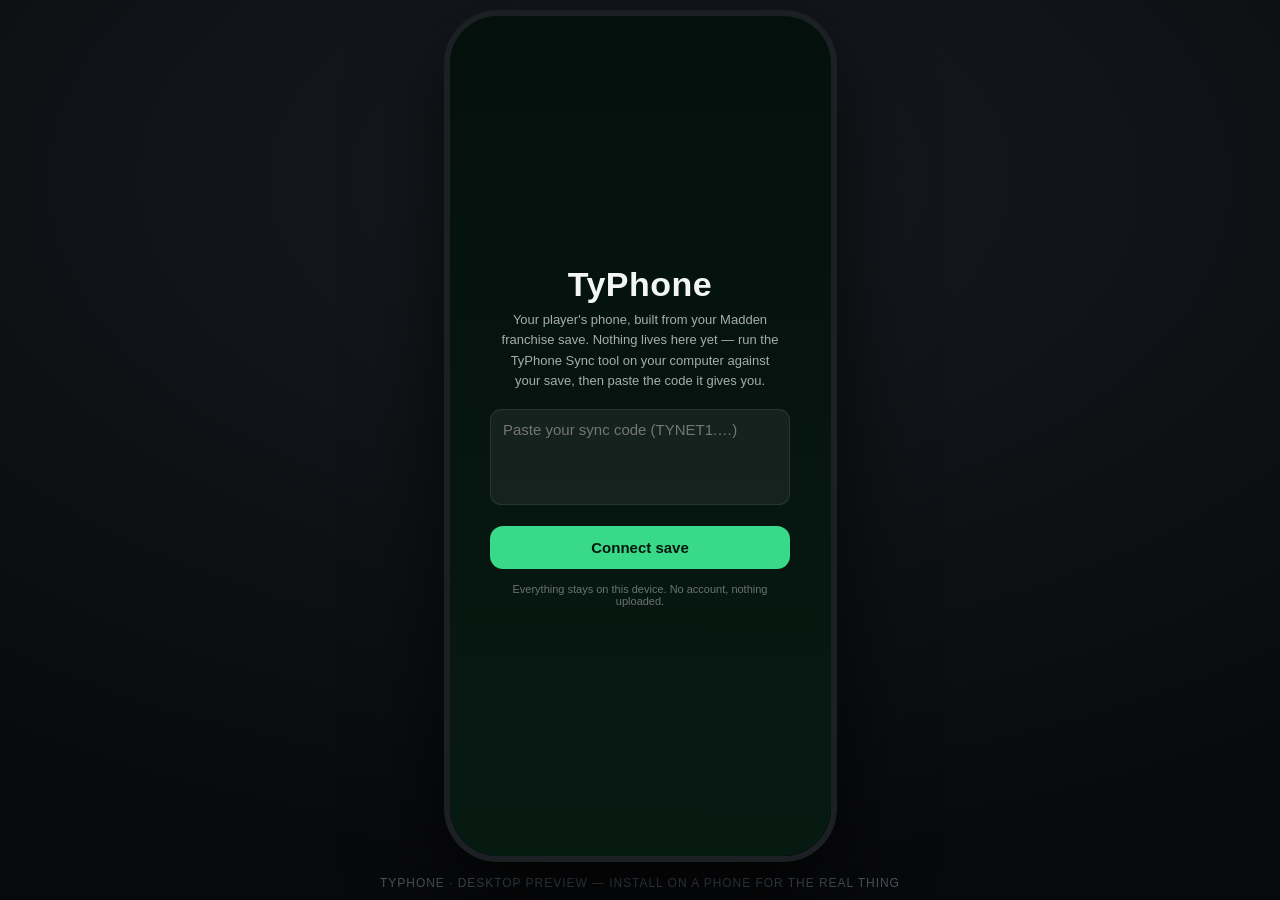
==== index.html @ bbd5f4b8 "Add files via upload" ====
<!DOCTYPE html>
<!-- TyPhone index.html — v1.12.0 (Aug 10 2026) — THE WRITEBACK EXPANSION -->
<html lang="en">
<head>
<meta charset="UTF-8">
<meta name="viewport" content="width=device-width, initial-scale=1, viewport-fit=cover, user-scalable=no">
<meta name="apple-mobile-web-app-capable" content="yes">
<meta name="apple-mobile-web-app-status-bar-style" content="black-translucent">
<meta name="apple-mobile-web-app-title" content="TyPhone">
<link rel="apple-touch-icon" href="icon-180.png">
<link rel="manifest" href="manifest.webmanifest">
<meta name="theme-color" content="#04100c">
<title>TyPhone</title>
<link rel="stylesheet" href="styles.css">
</head>
<body>
<div id="desk">
  <div id="frame">
    <div id="island"></div>
    <div id="screen">
      <div id="statusbar">
        <span id="sb-time">9:41</span>
        <span id="sb-right">
          <span class="sb-ico sig"><i></i><i></i><i></i><i></i></span>
          <span class="sb-5g">5G</span>
          <span class="sb-ico batt"><i></i></span>
        </span>
      </div>
      <div id="stage">
        <!-- lockscreen -->
        <div class="layer" id="lock">
          <div id="lk-date">Friday, August 7</div>
          <div id="lk-time">9:41</div>
          <div id="lk-notifs"></div>
          <div id="lk-career">
            <div class="who">Careers</div>
            <div id="lk-careers"></div>
          </div>
          <button id="lk-unlock">Tap to open</button>
          <div id="lk-ver"></div>
        </div>
        <!-- homescreen -->
        <div class="layer hidden" id="home">
          <div id="hs-widget">
            <div class="top"><h3 id="wg-title">TyPhone</h3><span class="wk" id="wg-week">—</span></div>
            <div class="row">
              <div class="wg"><small>Status</small><b id="wg-cash">—</b></div>
              <div class="wg buzz"><small>Buzz</small><b id="wg-run">—</b><i id="wg-lv"></i></div>
            </div>
          </div>
          <div id="grid"></div>
          <div id="trophybar" class="hidden" onclick="mySeasonSheet()"></div>
          <div id="nextbar" class="hidden"></div>
          <div id="dock"></div>
        </div>
        <!-- app view (content injected per app) -->
        <div class="layer hidden appview" id="appview">
          <div id="app-body"></div>
        </div>
      </div>
      <div id="homebar"><b id="hb"></b></div>
      <div id="toast"></div>
      <div id="dim" class="hidden"><div id="sheet"></div></div>
    </div>
  </div>
  <div id="deskcap">TyPhone · desktop preview — install on a phone for the real thing</div>
</div>
<script src="data.js"></script>
<script src="app.js"></script>
</body>
</html>
---- styles.css ----
/* TyPhone styles.css — v1.12.0 (Aug 10 2026) — THE WRITEBACK EXPANSION */
/* ============ TyNet OS — styles ============ */
:root{
  --wall1:#04100c; --wall2:#0a2418; --wall3:#123a24;
  --glass:rgba(255,255,255,.08); --glass2:rgba(255,255,255,.14);
  --ink:#f2f5f3; --dim:rgba(242,245,243,.62); --faint:rgba(242,245,243,.38);
  --ok:#39d98a; --warn:#f5b93e; --bad:#f4645c;
  --mer-bg:#0b241b; --mer-bg2:#07160f; --mer-acc:#2fd08c; --mer-gold:#d8b25c;
  --key-bg:#f4f7fb; --key-acc:#1f6fd6; --key-ink:#131a22;
  --oct-bg:#141110; --oct-acc:#f07f24;
  --apx-bg:#f5efe2; --apx-acc:#8a6d1f; --apx-ink:#241f14;
  --hud-bg:#120d0a; --hud-acc:#ff5f2e; --hud-up:#ff7a45; --hud-dn:#6d84ff;
  --chr-bg:#080a0c; --chr-acc:#e8f0f6;
  --tml-bg:#f5f6f8; --tml-acc:#3557c9; --tml-ink:#1a1f28;
  --chron-bg:#f6f2e8; --chron-ink:#221d14; --chron-acc:#8c2f22;
  --espn-bg:#101215; --espn-acc:#c8102e;
  --pod-bg:#130f1e; --pod-acc:#9f7bff; --pod-acc2:#5ad0c8;
  --yct-bg:#f2f6f7; --yct-acc:#0e5b6e; --yct-ink:#10222a;
  --pln-bg:#0e1420; --pln-acc:#b7c6dd;
  --clip-bg:#050506; --clip-acc:#ff3d71;
  --card-bg:#17191d; --card-acc:#cfd6df;
  --set-bg:#101214;
  --radius-app:16px;
}
*{margin:0;padding:0;box-sizing:border-box;-webkit-tap-highlight-color:transparent}
html,body{height:100%}
html{background:#000}
body{height:100%;background:#000;font-family:-apple-system,BlinkMacSystemFont,"Segoe UI",Roboto,Helvetica,Arial,sans-serif;color:var(--ink);overflow:hidden}
button{font:inherit;color:inherit;background:none;border:none;cursor:pointer;text-align:inherit}
input,select,textarea{font:inherit;color:inherit}
::-webkit-scrollbar{display:none}

/* ===== desk frame vs standalone ===== */
#desk{height:100%;display:flex;align-items:center;justify-content:center;flex-direction:column;gap:14px}
#frame{position:fixed;inset:0;background:#000;overflow:hidden}
#deskcap{display:none;color:#4c5560;font-size:12px;letter-spacing:.08em;text-transform:uppercase}
@media (min-width:520px) and (min-height:900px){
  body{background:radial-gradient(1200px 700px at 50% 20%,#161b20,#08090b)}
  #frame{position:relative;inset:auto;width:393px;height:852px;border-radius:54px;border:6px solid #1c1f24;box-shadow:0 40px 90px rgba(0,0,0,.7),inset 0 0 0 2px #000}
  #island{display:block}
  #statusbar{display:flex}
  #deskcap{display:block}
}
#island{display:none;position:absolute;top:12px;left:50%;transform:translateX(-50%);width:118px;height:32px;background:#000;border-radius:20px;z-index:60;pointer-events:none}

/* ===== wallpaper + chrome ===== */
#screen{position:absolute;inset:0;padding-top:env(safe-area-inset-top,14px);display:flex;flex-direction:column;
  background:
  radial-gradient(80% 55% at 78% -8%,rgba(47,208,140,.28),transparent 60%),
  radial-gradient(70% 50% at 8% 108%,rgba(31,111,214,.20),transparent 60%),
  linear-gradient(160deg,var(--wall2),var(--wall1) 55%,#010302 82%,#000)}
#screen.customwall{background-image:var(--customwall);background-size:cover;background-position:center}
#statusbar{display:none;height:54px;flex:0 0 auto;justify-content:space-between;align-items:flex-end;padding:0 28px 6px;font-size:14px;font-weight:600;z-index:55}
#sb-right{display:flex;gap:6px;align-items:center}
.sb-5g{font-size:12px;font-weight:700}
.sb-ico{width:18px;height:11px;position:relative;opacity:.95}
.sig i{position:absolute;bottom:0;width:3px;background:currentColor;border-radius:1px}
.sig i:nth-child(1){left:0;height:4px}.sig i:nth-child(2){left:4px;height:6px}.sig i:nth-child(3){left:8px;height:8px}.sig i:nth-child(4){left:12px;height:10px}
.batt{width:24px;height:12px;border:1.5px solid rgba(255,255,255,.5);border-radius:3.5px;position:relative}
.batt::after{content:"";position:absolute;right:-4px;top:3px;width:2px;height:4px;background:rgba(255,255,255,.5);border-radius:1px}
.batt i{position:absolute;inset:1.5px;right:22%;background:var(--ok);border-radius:1.5px}
#stage{flex:1;position:relative;overflow:hidden}
#homebar{height:26px;margin-bottom:env(safe-area-inset-bottom,0px);flex:0 0 auto;display:flex;align-items:center;justify-content:center;z-index:70}
#homebar b{width:130px;height:5px;border-radius:3px;background:rgba(255,255,255,.85);cursor:pointer}

/* ===== layers ===== */
.layer{position:absolute;inset:0;display:flex;flex-direction:column;transition:opacity .28s,transform .28s}
.layer.hidden{opacity:0;pointer-events:none}
#lock.hidden{transform:translateY(-14%)}
.appview{background:#0d0f11;transform:translateY(4%) scale(.96)}
.appview.open{transform:none}
#app-body{flex:1;display:flex;flex-direction:column;overflow:hidden}

/* ===== lockscreen ===== */
#lock{align-items:center;padding-top:44px}
#lk-date{font-size:15px;font-weight:600;color:var(--dim)}
#lk-time{font-size:84px;font-weight:700;letter-spacing:-.02em;line-height:1;margin-top:2px;font-variant-numeric:tabular-nums}
#lk-notifs{margin-top:22px;width:calc(100% - 32px);display:flex;flex-direction:column;gap:8px;max-height:38%;overflow:auto}
.lk-card{background:var(--glass);backdrop-filter:blur(20px);border-radius:18px;padding:12px 14px;display:flex;gap:11px;align-items:center;text-align:left}
.lk-card .ic{width:34px;height:34px;border-radius:9px;flex:0 0 auto;display:flex;align-items:center;justify-content:center;font-weight:800;font-size:15px}
.lk-card h4{font-size:13.5px;font-weight:600}
.lk-card p{font-size:12.5px;color:var(--dim);margin-top:1px;overflow:hidden;display:-webkit-box;-webkit-line-clamp:2;-webkit-box-orient:vertical}
#lk-career{margin-top:auto;margin-bottom:14px;width:calc(100% - 48px)}
#lk-career .who{text-align:center;font-size:12px;color:var(--faint);letter-spacing:.06em;text-transform:uppercase;margin-bottom:8px}
.career-pick{width:100%;background:var(--glass);backdrop-filter:blur(20px);border-radius:16px;padding:12px 16px;display:flex;justify-content:space-between;align-items:center;margin-bottom:8px}
.career-pick.active{outline:1.5px solid rgba(57,217,138,.6)}
.career-pick h4{font-size:15px;font-weight:700}
.career-pick p{font-size:12px;color:var(--dim)}
.career-pick .go{font-size:12px;font-weight:700;color:var(--ok)}
#lk-unlock{margin-bottom:2px;font-size:13px;color:var(--faint);padding:10px 24px}
#lk-ver{margin-bottom:10px;font-size:10px;letter-spacing:.04em;color:var(--faint);opacity:.7;font-variant-numeric:tabular-nums}

/* ===== homescreen ===== */
#home{padding:6px 20px 0}
#hs-widget{background:var(--glass);backdrop-filter:blur(24px);border-radius:22px;padding:14px 16px;margin-bottom:18px;cursor:pointer}
#hs-widget .top{display:flex;justify-content:space-between;align-items:baseline}
#hs-widget h3{font-size:13px;font-weight:700;letter-spacing:.04em}
#hs-widget .wk{font-size:12px;color:var(--dim);font-weight:600}
#hs-widget .row{display:flex;gap:14px;margin-top:10px}
.wg{flex:1;min-width:0}
.wg small{display:block;font-size:10px;letter-spacing:.08em;text-transform:uppercase;color:var(--faint)}
.wg b{font-size:13.5px;font-weight:700;letter-spacing:-.01em;white-space:nowrap;overflow:hidden;text-overflow:ellipsis;display:block;line-height:1.5}
.wg.buzz b{white-space:normal;overflow:visible;text-overflow:clip;line-height:1.25} /* v1.6 (Ty #1): the fame ladder never gets cut off again */
#grid{display:grid;grid-template-columns:repeat(4,1fr);gap:22px 10px;justify-items:center}
.app{width:100%;display:flex;flex-direction:column;align-items:center;gap:5px}
.icon{width:78px;height:78px;border-radius:18px;display:flex;align-items:center;justify-content:center;font-weight:800;font-size:21px;position:relative;box-shadow:0 6px 14px rgba(0,0,0,.35)}
#grid .icon svg, #dock .icon svg{display:block;width:38px;height:38px}
.lk-card .ic svg{width:19px;height:19px}
.lk-card .ic span{font-size:12px!important}
.app span{font-size:11.5px;color:var(--ink);text-shadow:0 1px 3px rgba(0,0,0,.6)}
.badge{position:absolute;top:-7px;right:-7px;min-width:24px;height:24px;border-radius:12px;background:#f4453b;color:#fff;font-size:13px;font-weight:700;display:flex;align-items:center;justify-content:center;padding:0 6px;box-shadow:0 2px 6px rgba(0,0,0,.4)} /* v1.7.1 Ty: bigger notification circle */
#dock{margin-top:auto;margin-bottom:8px;background:rgba(255,255,255,.10);backdrop-filter:blur(28px);border-radius:26px;padding:11px;display:flex;justify-content:space-around}
#dock .app > span{display:none}
#dock .app{width:auto}

/* icon brands */
.ic-msg{background:linear-gradient(180deg,#5bdc6b,#28b442);color:#fff}
.ic-mer{background:linear-gradient(180deg,#134534,#0b2c20);color:var(--mer-acc)}
.ic-hud{background:linear-gradient(180deg,#ff5f2e,#e83e0c);color:#fff}
.ic-sync{background:linear-gradient(180deg,#3d454f,#22272d);color:#dfe6ec}
.ic-chr{background:#0c0d0e;color:#fff;border:1px solid #26292c}
.ic-tml{background:#f5f5f4;color:#3557c9}
.ic-chron{background:#f6f2e8;color:#6d2015;font-size:15px;font-family:Georgia,serif}
.ic-espn{background:#c8102e;color:#fff;font-size:12px;font-style:italic;letter-spacing:-.03em}
.ic-pod{background:linear-gradient(180deg,#2a1d4d,#171030);color:#9f7bff}
.ic-key{background:var(--key-bg);color:var(--key-acc)}
.ic-oct{background:var(--oct-bg);color:var(--oct-acc)}
.ic-apx{background:var(--apx-bg);color:#5c4c1c;font-size:14px;letter-spacing:.06em}
.ic-yct{background:linear-gradient(180deg,#e8f2f4,#cfe4e9);color:#0e5b6e}
.ic-pln{background:linear-gradient(180deg,#1a2537,#0e1420);color:#b7c6dd}
.ic-clip{background:#050506;color:#ff3d71;border:1px solid #1c1c20}
.ic-con{background:linear-gradient(180deg,#8e98a5,#5f6873);color:#fff}
.ic-set{background:linear-gradient(180deg,#3a3f45,#22262b);color:#c9d1d9}
.ic-card{background:linear-gradient(160deg,#2a2d33,#131519);color:#cfd6df}

/* ===== app shell ===== */
.aphead{flex:0 0 auto;display:flex;align-items:center;gap:10px;padding:12px 16px 10px;position:relative;z-index:5}
.aphead .back{font-size:15px;font-weight:600;opacity:.85;padding:4px 6px 4px 0}
.aphead h1{font-size:19px;font-weight:800;letter-spacing:-.01em;flex:1}
.aphead .hact{font-size:13px;font-weight:700;opacity:.85}
.apbody{flex:1;overflow-y:auto;-webkit-overflow-scrolling:touch;padding:0 16px 28px}
.apbody.flush{padding:0}
.seg{display:flex;background:rgba(127,127,127,.15);border-radius:11px;padding:3px;margin:2px 16px 10px;flex:0 0 auto}
.seg button{flex:1;padding:7px 0;font-size:13px;font-weight:600;border-radius:8px;opacity:.7}
.seg button.on{background:rgba(255,255,255,.14);opacity:1}
.lightapp .seg{background:rgba(0,0,0,.07)}
.lightapp .seg button.on{background:#fff;box-shadow:0 1px 4px rgba(0,0,0,.12)}
.cardrow{border-radius:16px;padding:14px;margin-bottom:10px}
.hr{height:1px;background:rgba(127,127,127,.18);margin:10px 0}
.pill{display:inline-block;font-size:10.5px;font-weight:700;letter-spacing:.05em;text-transform:uppercase;border-radius:6px;padding:3px 7px}
.mono{font-variant-numeric:tabular-nums}
.btn{display:block;width:100%;text-align:center;padding:13px;border-radius:13px;font-weight:700;font-size:15px}
.btn.sm{padding:9px;font-size:13px;border-radius:10px;width:auto;display:inline-block;padding-left:14px;padding-right:14px}
.rowline{display:flex;justify-content:space-between;align-items:center;padding:11px 0;border-bottom:1px solid rgba(127,127,127,.14);gap:10px}
.rowline:last-child{border-bottom:none}
.rowline .l h4{font-size:14.5px;font-weight:600}
.rowline .l p{font-size:12.5px;opacity:.6;margin-top:1px}
.rowline .r{font-size:14.5px;font-weight:700;white-space:nowrap}
input.field,select.field,textarea.field{width:100%;background:rgba(127,127,127,.13);border:1px solid rgba(127,127,127,.2);border-radius:11px;padding:11px 12px;font-size:15px;outline:none;margin-bottom:9px;-webkit-appearance:none;appearance:none}
label.flabel{display:block;font-size:11px;font-weight:700;letter-spacing:.06em;text-transform:uppercase;opacity:.55;margin:8px 0 5px}
.empty{padding:44px 24px;text-align:center;opacity:.55;font-size:14px;line-height:1.5}

/* ===== Messages ===== */
.msgs{background:#0b0d0f}
.thd{display:flex;gap:12px;padding:12px 16px;align-items:center}
.thd .av{width:48px;height:48px;border-radius:50%;flex:0 0 auto;display:flex;align-items:center;justify-content:center;font-weight:700;font-size:17px;color:#fff}
.thd .tx{flex:1;min-width:0;border-bottom:1px solid rgba(255,255,255,.07);padding-bottom:12px}
.thd h4{font-size:15.5px;font-weight:600;display:flex;justify-content:space-between}
.thd h4 time{font-size:12.5px;font-weight:400;color:var(--faint)}
.thd p{font-size:13.5px;color:var(--dim);margin-top:2px;overflow:hidden;display:-webkit-box;-webkit-line-clamp:2;-webkit-box-orient:vertical}
.chat{display:flex;flex-direction:column;gap:3px;padding:8px 14px 12px}
.bub{max-width:76%;padding:9px 13px;border-radius:18px;font-size:15px;line-height:1.35;position:relative}
.bub.them{background:#26282c;align-self:flex-start;border-bottom-left-radius:5px}
.bub.me{background:#2f7cf6;color:#fff;align-self:flex-end;border-bottom-right-radius:5px}
.bub .who{display:block;font-size:11px;font-weight:700;color:#8fa0b5;margin-bottom:2px}
.chat .day{align-self:center;font-size:11.5px;color:var(--faint);margin:10px 0 4px;font-weight:600}
.composer{flex:0 0 auto;display:flex;gap:8px;padding:8px 12px calc(10px + env(safe-area-inset-bottom,0px));background:#0b0d0f;border-top:1px solid rgba(255,255,255,.06)}
.composer input{flex:1;background:#1b1d21;border:1px solid rgba(255,255,255,.1);border-radius:20px;padding:9px 15px;font-size:15px;outline:none;color:var(--ink)}
.composer button{color:#2f7cf6;font-weight:700;font-size:15px;padding:0 6px}

/* ===== Chirper ===== */
.chirper{background:var(--chr-bg)}
.chirp{display:flex;gap:11px;padding:13px 15px;border-bottom:1px solid rgba(255,255,255,.07)}
.chirp .av{width:42px;height:42px;border-radius:50%;flex:0 0 auto;display:flex;align-items:center;justify-content:center;font-weight:700;color:#fff;font-size:15px}
.chirp .bx{flex:1;min-width:0}
.chirp h4{font-size:14.5px;font-weight:700;display:flex;gap:5px;align-items:center;flex-wrap:wrap}
.chirp h4 .hnd{color:#7b8794;font-weight:400;font-size:13.5px}
.chirp h4 .vf{width:15px;height:15px;border-radius:50%;background:#1f8ceb;color:#fff;font-size:9px;display:inline-flex;align-items:center;justify-content:center;font-weight:800}
.chirp p{font-size:14.5px;line-height:1.4;margin-top:2px;white-space:pre-wrap;word-wrap:break-word}
.chirp .acts{display:flex;gap:0;justify-content:space-between;max-width:260px;margin-top:8px;color:#69737e;font-size:12.5px}
.chirp .acts span{display:flex;align-items:center;gap:4px}

/* ===== Huddle ===== */
.huddle{background:var(--hud-bg)}
.hud-sub{padding:0 16px 8px;display:flex;align-items:center;gap:8px;flex:0 0 auto}
.hud-sub .subav{width:22px;height:22px;border-radius:50%;background:linear-gradient(180deg,#ff5f2e,#e83e0c);display:flex;align-items:center;justify-content:center;font-size:11px;font-weight:800;color:#fff}
.hud-sub b{font-size:13.5px}
.hud-sub span{font-size:12px;color:var(--faint)}
.hpost{padding:12px 16px;border-bottom:6px solid #0a0705}
.hpost .meta{font-size:12px;color:#9a8f88;display:flex;gap:6px;align-items:center;flex-wrap:wrap}
.hpost .meta b{color:#c9beb6}
.hpost h3{font-size:16.5px;font-weight:700;line-height:1.3;margin:6px 0}
.hpost .body{font-size:14px;line-height:1.45;color:#d8d0c9;white-space:pre-wrap}
.hpost .stats{display:flex;gap:16px;margin-top:10px;font-size:12.5px;color:#9a8f88;font-weight:600}
.flair{font-size:10px;font-weight:800;letter-spacing:.04em;background:#2b1a10;color:#ff9a6b;border-radius:4px;padding:2px 6px;text-transform:uppercase}
.cmt{display:flex;gap:9px;padding:9px 16px 2px}
.cmt .vote{display:flex;flex-direction:column;align-items:center;gap:2px;flex:0 0 22px;padding-top:2px}
.cmt .vote button{font-size:15px;line-height:1;color:#7a7069;padding:2px}
.cmt .vote button.uv.on{color:var(--hud-up)}
.cmt .vote button.dv.on{color:var(--hud-dn)}
.cmt .vote b{font-size:11.5px;color:#b9afa8;font-variant-numeric:tabular-nums}
.cmt .vote b.neg{color:var(--hud-dn)}
.cmt .cx{flex:1;min-width:0;border-left:1.5px solid #2a221d;padding-left:10px}
.cmt.top .cx{border-left:none;padding-left:0}
.cmt .u{font-size:12px;color:#9a8f88;display:flex;gap:6px;align-items:center;flex-wrap:wrap}
.cmt .u b{color:#e0d8d1}
.cmt .u .op{background:#20303f;color:#6db2ff;border-radius:4px;font-size:9.5px;font-weight:800;padding:1px 5px}
.cmt .u .awd{font-size:11px}
.cmt p{font-size:13.5px;line-height:1.42;color:#d8d0c9;margin-top:3px;white-space:pre-wrap}
.cmt .sub{margin-top:2px}
.hud-sort{display:flex;gap:14px;padding:9px 16px;font-size:12.5px;color:#9a8f88;font-weight:700;border-bottom:1px solid #201a15}
.hud-sort .on{color:#ff9a6b}
.hlist .hpost{border-bottom:1px solid #201a15;cursor:pointer}
.hlist .hpost .body{display:-webkit-box;-webkit-line-clamp:3;-webkit-box-orient:vertical;overflow:hidden}

/* ===== T-Mail ===== */
.tmail{background:var(--tml-bg);color:var(--tml-ink)}
.tmail .aphead h1{color:var(--tml-ink)}
.mail{padding:12px 16px;border-bottom:1px solid rgba(0,0,0,.08);cursor:pointer}
.mail .frm{display:flex;justify-content:space-between;font-size:14.5px}
.mail .frm b{font-weight:700}
.mail .frm time{font-size:12.5px;color:#7a8494}
.mail h4{font-size:14px;font-weight:600;margin-top:1px}
.mail p{font-size:13px;color:#7a8494;margin-top:1px;overflow:hidden;display:-webkit-box;-webkit-line-clamp:2;-webkit-box-orient:vertical}
.mail.unread .frm b::before{content:"";display:inline-block;width:8px;height:8px;border-radius:4px;background:var(--tml-acc);margin-right:7px;vertical-align:1px}
.mailread{padding:16px;font-size:15px;line-height:1.55;color:#242a35;white-space:pre-wrap}
.mailread h2{font-size:19px;line-height:1.3;margin-bottom:4px;color:#10131a}
.mailread .mfrom{font-size:13px;color:#7a8494;margin-bottom:14px;padding-bottom:12px;border-bottom:1px solid rgba(0,0,0,.08)}

/* ===== Chronicle ===== */
.chron{background:var(--chron-bg);color:var(--chron-ink)}
.chron .aphead{justify-content:center}
.chron .aphead .back{position:absolute;left:16px;color:var(--chron-ink)}
.chron .masthead{font-family:Georgia,'Times New Roman',serif;font-weight:700;font-size:21px;letter-spacing:.01em;color:#1c1710}
.chron .dateline{text-align:center;font-size:10.5px;letter-spacing:.14em;text-transform:uppercase;color:#8a8172;padding-bottom:9px;border-bottom:2px solid #1c1710;margin:0 16px 4px}
.art{padding:14px 18px 30px;font-family:Georgia,'Times New Roman',serif}
.art .kick{font-size:11px;letter-spacing:.12em;text-transform:uppercase;color:var(--chron-acc);font-weight:700;font-family:-apple-system,sans-serif}
.art h1{font-size:25px;line-height:1.15;font-weight:700;margin:6px 0 8px;letter-spacing:-.01em}
.art .stand{font-size:15px;line-height:1.4;color:#5c5546;font-style:italic;margin-bottom:10px}
.art .byline{font-size:12px;font-family:-apple-system,sans-serif;color:#8a8172;text-transform:uppercase;letter-spacing:.07em;margin-bottom:14px;padding-bottom:12px;border-bottom:1px solid #d9d2c2}
.art p{font-size:15.5px;line-height:1.62;margin-bottom:14px}
.art p:first-of-type::first-letter{float:left;font-size:46px;line-height:.86;padding:4px 7px 0 0;font-weight:700}
.art .pq{border-top:2px solid #1c1710;border-bottom:1px solid #d9d2c2;padding:12px 4px;margin:6px 0 16px;font-size:18px;line-height:1.35;font-style:italic;text-align:center}
.chron .more{padding:0 18px 30px}
.chron .more h3{font-family:Georgia,serif;font-size:15px;border-top:2px solid #1c1710;padding-top:10px;margin-bottom:8px}
.chron .morelink{display:block;padding:9px 0;border-bottom:1px solid #d9d2c2;font-family:Georgia,serif;font-size:15px;line-height:1.3;color:#33291c}
.chron .morelink small{display:block;font-family:-apple-system,sans-serif;font-size:11px;color:#8a8172;margin-top:2px}

/* ===== ESPN ===== */
.espn{background:var(--espn-bg)}
.espn .aphead{background:var(--espn-acc);padding-bottom:12px}
.espn .aphead h1{font-style:italic;letter-spacing:-.02em}
.scorecard{background:#181b1f;border-radius:14px;padding:12px 14px;margin-bottom:10px}
.scorecard .st{display:flex;justify-content:space-between;font-size:11px;color:#8b939c;font-weight:700;letter-spacing:.04em;text-transform:uppercase;margin-bottom:8px}
.scorecard .tm{display:flex;justify-content:space-between;align-items:center;padding:4px 0;font-size:15.5px;font-weight:600}
.scorecard .tm b{font-variant-numeric:tabular-nums;font-size:17px}
.scorecard .tm.win{color:#fff}.scorecard .tm.lose{color:#8b939c}
.net{font-size:11.5px;font-weight:800;border-radius:5px;padding:3px 7px;letter-spacing:.03em}
.net.CBS{background:#023e8a;color:#fff}.net.FOX{background:#111;color:#fff;border:1px solid #444}
.net.NBC{background:#f5f5f4;color:#111}.net.ESPN{background:#c8102e;color:#fff;font-style:italic}
.net.ABC{background:#1a1a1a;color:#f2c200}.net.PRIME{background:#00a8e1;color:#04151d}
.net.NFLN{background:#013369;color:#d50a0a}.net.PCOCK{background:#000;color:#fff}
.stnd{width:100%;border-collapse:collapse;font-size:13.5px}
.stnd th{font-size:10.5px;letter-spacing:.06em;text-transform:uppercase;color:#8b939c;text-align:right;padding:7px 4px;border-bottom:1px solid #23272c}
.stnd th:first-child{text-align:left}
.stnd td{padding:9px 4px;text-align:right;border-bottom:1px solid #1c2025;font-variant-numeric:tabular-nums}
.stnd td:first-child{text-align:left;font-weight:600}
.stnd tr.you td{color:var(--ok);font-weight:700}

/* ===== Podium ===== */
.podium{background:linear-gradient(180deg,#1c1430,var(--pod-bg) 40%)}
.ep{display:flex;gap:12px;padding:12px 16px;align-items:center;border-bottom:1px solid rgba(255,255,255,.06)}
.ep .art2{width:56px;height:56px;border-radius:12px;background:linear-gradient(140deg,#4a2f8f,#1d1440);display:flex;align-items:center;justify-content:center;font-size:22px;flex:0 0 auto}
.ep .tx{flex:1;min-width:0}
.ep h4{font-size:14.5px;font-weight:700;line-height:1.25}
.ep p{font-size:12.5px;color:var(--dim);margin-top:2px;overflow:hidden;display:-webkit-box;-webkit-line-clamp:2;-webkit-box-orient:vertical}
.ep .dur{font-size:11.5px;color:var(--faint);margin-top:3px}
.playbar{flex:0 0 auto;background:rgba(159,123,255,.12);backdrop-filter:blur(20px);border-top:1px solid rgba(159,123,255,.25);padding:10px 16px calc(12px + env(safe-area-inset-bottom,0px));display:flex;align-items:center;gap:12px}
.playbar .pb-art{width:38px;height:38px;border-radius:9px;background:linear-gradient(140deg,#4a2f8f,#1d1440);display:flex;align-items:center;justify-content:center}
.playbar .pb-tx{flex:1;min-width:0}
.playbar .pb-tx b{font-size:13px;display:block;white-space:nowrap;overflow:hidden;text-overflow:ellipsis}
.playbar .pb-tx small{font-size:11px;color:var(--dim)}
.playbar .pb-btn{font-size:22px}
.ritual{background:rgba(159,123,255,.1);border:1px solid rgba(159,123,255,.3);border-radius:16px;padding:14px;margin:12px 16px}
.ritual h4{font-size:14px;font-weight:700;margin-bottom:5px}
.ritual p{font-size:12.5px;color:var(--dim);line-height:1.45;margin-bottom:10px}

/* ===== light commerce apps (Keystone / Apex / Yachts) ===== */
.keystone{background:var(--key-bg);color:var(--key-ink)}
.keystone .aphead h1{color:var(--key-ink)}
.apex{background:var(--apx-bg);color:var(--apx-ink)}
.apex .aphead h1{color:var(--apx-ink);font-family:Georgia,serif;letter-spacing:.02em}
.yachts{background:var(--yct-bg);color:var(--yct-ink)}
.yachts .aphead h1{color:var(--yct-ink)}
.listing{background:#fff;border-radius:16px;overflow:hidden;margin-bottom:12px;box-shadow:0 2px 10px rgba(19,26,34,.08);cursor:pointer}
.darkapp .listing{background:#1b1e22;box-shadow:none}
.lphoto{height:130px;position:relative;display:flex;align-items:flex-end}
.lphoto .price{position:absolute;left:12px;bottom:10px;background:rgba(0,0,0,.55);color:#fff;font-weight:800;font-size:15px;border-radius:8px;padding:4px 9px;backdrop-filter:blur(6px)}
.lphoto .tag{position:absolute;right:10px;top:10px}
.linfo{padding:11px 13px}
.linfo h4{font-size:15px;font-weight:700}
.linfo p{font-size:12.5px;opacity:.6;margin-top:2px}
.linfo .specs{display:flex;gap:12px;margin-top:7px;font-size:12.5px;font-weight:600;opacity:.8}
.hoodhead{display:flex;justify-content:space-between;align-items:baseline;margin:16px 0 8px}
.hoodhead h3{font-size:16px;font-weight:800}
.hoodhead span{font-size:12px;opacity:.55}

/* CSS house + vehicle art */
.art-house{position:absolute;inset:0;overflow:hidden}
.art-veh{position:absolute;inset:0;display:flex;align-items:center;justify-content:center;overflow:hidden}
.veh-sil{width:72%;height:34%;position:relative}
.veh-sil .bod{position:absolute;inset:28% 0 0;border-radius:14px 18px 6px 6px}
.veh-sil .cab{position:absolute;left:22%;right:26%;top:0;bottom:52%;border-radius:12px 16px 0 0}
.veh-sil .wh{position:absolute;bottom:-14%;width:22%;padding-top:22%;border-radius:50%;background:#0c0d0f;border:4px solid #2a2d31}
.veh-sil .wh.f{left:9%}.veh-sil .wh.r{right:9%}
.boat-sil{width:74%;height:40%;position:relative}
.boat-sil .hull{position:absolute;inset:55% 0 0;border-radius:6px 40px 18px 18px;clip-path:polygon(0 0,100% 0,88% 100%,6% 100%)}
.boat-sil .deck{position:absolute;left:16%;right:22%;top:22%;bottom:45%;border-radius:8px 14px 0 0}
.boat-sil .brg{position:absolute;left:34%;right:40%;top:0;bottom:70%;border-radius:6px 8px 0 0}
.plane-sil{width:80%;height:36%;position:relative}
.plane-sil .fus{position:absolute;inset:36% 4% 34% 2%;border-radius:40px 60px 40px 10px}
.plane-sil .tail{position:absolute;left:2%;top:2%;width:14%;bottom:52%;clip-path:polygon(0 0,60% 0,100% 100%,0 100%)}
.plane-sil .wing{position:absolute;left:38%;top:52%;width:34%;height:26%;clip-path:polygon(0 0,100% 40%,80% 100%,0 60%)}

/* ===== Octane / dark commerce ===== */
.octane{background:var(--oct-bg)}
.filters{display:flex;gap:7px;overflow-x:auto;padding:2px 16px 10px;flex:0 0 auto}
.filters select,.filters input{background:#221d1a;border:1px solid #3a322c;border-radius:9px;color:var(--ink);padding:7px 9px;font-size:12.5px;outline:none}
.filters input{min-width:110px}
.oct-count{padding:0 16px 8px;font-size:12px;color:var(--faint)}

/* ===== Planes ===== */
.planes{background:var(--pln-bg)}

/* ===== ClipHouse ===== */
.cliph{background:var(--clip-bg)}
.clip{position:relative;border-radius:18px;overflow:hidden;margin-bottom:14px;aspect-ratio:9/12;display:flex;align-items:flex-end;background:linear-gradient(160deg,#1b1c22,#0a0a0d)}
.clip .ct{position:relative;z-index:2;padding:14px;width:100%;background:linear-gradient(transparent,rgba(0,0,0,.75))}
.clip h4{font-size:14.5px;font-weight:700}
.clip p{font-size:12.5px;color:#cfd2d8;margin-top:2px}
.clip .play{position:absolute;inset:0;display:flex;align-items:center;justify-content:center;font-size:44px;opacity:.9;z-index:1}
.clip .src{position:absolute;top:10px;right:10px;z-index:2}

/* ===== Card ===== */
.cardapp{background:var(--card-bg)}
.thecard{margin:6px 16px 16px;border-radius:18px;padding:18px;aspect-ratio:1.586;background:linear-gradient(150deg,#33373e,#17191d 60%,#101114);border:1px solid #3c4048;display:flex;flex-direction:column;justify-content:space-between;box-shadow:0 14px 30px rgba(0,0,0,.5)}
.thecard .tn{font-weight:800;letter-spacing:.12em;font-size:13px;color:#e8ecf2}
.thecard .num{font-size:18px;letter-spacing:.14em;color:#cfd6df;font-variant-numeric:tabular-nums}
.thecard .bot{display:flex;justify-content:space-between;align-items:flex-end;font-size:11px;color:#9aa2ac;letter-spacing:.05em}

/* ===== Settings / Contacts ===== */
.settings{background:var(--set-bg)}
.setgroup{background:#1a1d21;border-radius:14px;margin-bottom:14px;overflow:hidden}
.setrow{display:flex;align-items:center;gap:12px;padding:12px 14px;border-bottom:1px solid rgba(255,255,255,.06);font-size:15px}
.setrow:last-child{border-bottom:none}
.setrow .si{width:30px;height:30px;border-radius:8px;display:flex;align-items:center;justify-content:center;font-size:15px;flex:0 0 auto}
.setrow .stx{flex:1}
.setrow .stx small{display:block;font-size:12px;opacity:.5;margin-top:1px}
.setrow .chev{opacity:.35}
.switch{width:46px;height:28px;border-radius:14px;background:#3a3f45;position:relative;transition:background .2s;flex:0 0 auto}
.switch.on{background:var(--ok)}
.switch i{position:absolute;top:2px;left:2px;width:24px;height:24px;border-radius:12px;background:#fff;transition:left .2s}
.switch.on i{left:20px}
.contact{display:flex;gap:12px;padding:11px 16px;align-items:center;border-bottom:1px solid rgba(255,255,255,.06)}
.contact .av{width:42px;height:42px;border-radius:50%;display:flex;align-items:center;justify-content:center;font-weight:700;color:#fff}
.contact h4{font-size:15.5px}
.contact p{font-size:12.5px;opacity:.55}

/* ===== Sync ===== */
.sync{background:#101318}
.synccard{background:#1a1e26;border:1px solid #2b313c;border-radius:16px;padding:14px;margin-bottom:12px}
.synccard h4{font-size:14px;font-weight:700;margin-bottom:5px}
.synccard p{font-size:12.5px;color:var(--dim);line-height:1.45;margin-bottom:10px}
.sync textarea{height:96px;font-size:12px;font-family:ui-monospace,Menlo,monospace;resize:none}

/* ===== Meridian ===== */
.meridian{background:linear-gradient(180deg,var(--mer-bg),var(--mer-bg2) 45%)}
.mer-hero{padding:4px 18px 18px}
.mer-hero small{font-size:11px;letter-spacing:.1em;text-transform:uppercase;color:rgba(216,178,92,.85);font-weight:700}
.mer-hero b{display:block;font-size:38px;font-weight:700;letter-spacing:-.02em;font-variant-numeric:tabular-nums;margin-top:3px}
.mer-hero .sub{font-size:12.5px;color:var(--dim);margin-top:3px}
.mer-nav{display:flex;gap:7px;overflow-x:auto;padding:0 16px 12px;flex:0 0 auto}
.mer-nav button{flex:0 0 auto;background:rgba(255,255,255,.08);border-radius:20px;padding:7px 14px;font-size:12.5px;font-weight:700;color:var(--dim)}
.mer-nav button.on{background:var(--mer-acc);color:#04170d}
.mercard{background:rgba(255,255,255,.06);border:1px solid rgba(255,255,255,.08);border-radius:16px;padding:14px;margin-bottom:11px}
.mercard h4{font-size:13px;font-weight:700;letter-spacing:.02em;margin-bottom:8px;display:flex;justify-content:space-between;align-items:baseline}
.mercard h4 span{font-size:11px;color:var(--faint);font-weight:600}
.payline{display:flex;justify-content:space-between;padding:7px 0;font-size:13.5px;border-bottom:1px solid rgba(255,255,255,.06)}
.payline:last-child{border-bottom:none}
.payline span:last-child{font-variant-numeric:tabular-nums;font-weight:600}
.payline.neg span:last-child{color:#ff9d94}
.payline.tot{font-weight:800;font-size:14.5px}
.payline.tot span:last-child{color:var(--mer-acc)}
.runway{display:flex;gap:8px}
.rw{flex:1;border-radius:12px;padding:10px;text-align:center}
.rw small{display:block;font-size:9.5px;letter-spacing:.08em;text-transform:uppercase;opacity:.6;font-weight:700}
.rw b{font-size:16px;font-variant-numeric:tabular-nums}
.rw.ok{background:rgba(57,217,138,.13);color:#7ce8b1}
.rw.warn{background:rgba(245,185,62,.13);color:#f5cd7a}
.rw.bad{background:rgba(244,100,92,.14);color:#ff9d94}
.invrow{display:flex;justify-content:space-between;align-items:center;padding:9px 0;border-bottom:1px solid rgba(255,255,255,.06)}
.invrow:last-child{border-bottom:none}
.invrow .l b{font-size:14px;display:block}
.invrow .l small{font-size:11.5px;opacity:.55}
.invrow .r{text-align:right}
.invrow .r b{font-size:14px;display:block;font-variant-numeric:tabular-nums}
.invrow .r small{font-size:11.5px;font-weight:700}
.up{color:#7ce8b1}.dn{color:#ff9d94}

/* ===== dialog sheet + toast ===== */
#dim{position:absolute;inset:0;background:rgba(0,0,0,.55);z-index:80;display:flex;align-items:flex-end;transition:opacity .22s}
#dim.hidden{opacity:0;pointer-events:none}
#sheet{width:100%;background:#1c1f24;border-radius:22px 22px 0 0;padding:20px 18px calc(24px + env(safe-area-inset-bottom,0px));max-height:82%;overflow-y:auto}
#sheet h3{font-size:17px;font-weight:800;margin-bottom:6px}
#sheet .sp{font-size:13.5px;color:var(--dim);line-height:1.5;margin-bottom:14px}
#sheet .btn{margin-bottom:9px}
#toast{position:absolute;left:50%;bottom:90px;transform:translateX(-50%) translateY(20px);background:rgba(28,31,36,.96);border:1px solid rgba(255,255,255,.14);color:var(--ink);font-size:13.5px;font-weight:600;border-radius:14px;padding:11px 18px;opacity:0;pointer-events:none;transition:.25s;z-index:90;white-space:normal;overflow-wrap:break-word;text-align:center;line-height:1.45;max-width:88%;width:max-content}
#toast.show{opacity:1;transform:translateX(-50%) translateY(0)}

@media (prefers-reduced-motion: reduce){
  *{transition:none!important;animation:none!important}
}

/* ---- v1.1 ---- */
.ic-key{background:#1d5fd0!important;color:#fff!important}
.ic-tml{background:linear-gradient(135deg,#fff,#eef1f6)!important;color:#c93a2e!important}
.ic-yct{background:#0d2b45!important;color:#dff3ff!important}
.ic-chron{background:#f3ecdd!important;color:#231d12!important}
.ic-chron span{font-size:17px!important;font-weight:800}
.ic-apx{background:#5a4a20!important;color:#f0e6c8!important}
.ic-pylon{background:#101318!important;color:#e8edf3!important}
.ic-card{background:#23262c!important;color:#dfe4ea!important}

/* bigger labels to match icon bump */
.icon-wrap small{font-size:11.5px}

/* light app base */
.lightapp{background:#f2f3f5;color:#16191d}
.lightapp .aphead{background:#f2f3f5;border-bottom:1px solid #e2e4e8}
.lightapp .aphead h1{color:#16191d}
.lightapp .aphead .back{color:#0b5cad}
.lightapp .field{background:#fff;border:1px solid #d8dce2;color:#16191d}
.lightapp .flabel{color:#5a6472}
.darkapp{background:var(--bg,#0f1114)}

/* Meridian real-bank */
.meridian{--mer:#0b5cad}
.mer-logo{display:inline-flex;width:24px;height:24px;border-radius:6px;background:#0b5cad;color:#fff;align-items:center;justify-content:center;font-size:14px;font-weight:800;margin-right:2px}
.mer-sechead{font-size:19px;font-weight:700;padding:16px 16px 8px;color:#16191d;display:flex;justify-content:space-between;align-items:center}
.mer-sechead span{font-size:12px;color:#7a828d}
.acct-group{background:#fff;border-radius:16px;margin:0 12px 6px;box-shadow:0 1px 3px rgba(20,30,50,.06)}
.acct{padding:16px;border-bottom:1px solid #edeff2}
.acct:last-child{border-bottom:none}
.acct-top{display:flex;justify-content:space-between;align-items:center}
.acct-name{font-size:16.5px;font-weight:600;color:#16191d}
.acct-num{font-size:13px;color:#8a919c;font-weight:400;letter-spacing:.5px}
.acct-sub{font-size:12.5px;color:#8a919c;margin-top:8px}
.acct-bal{font-size:27px;font-weight:750;color:#111;letter-spacing:-.4px;margin:2px 0 8px;font-variant-numeric:tabular-nums}
.acct-more{background:none;border:none;color:#1c7a3d;font-size:14px;font-weight:600;padding:0}
.acct-detail{margin-top:10px;border-top:1px solid #edeff2;padding-top:8px}
.mer-link{background:none;border:none;color:#0b5cad;font-weight:600;font-size:13px;padding:0}
.meridian .payline{display:flex;justify-content:space-between;padding:7px 0;font-size:13.5px;color:#3a4048;border-bottom:1px solid #f0f2f4}
.meridian .payline:last-child{border-bottom:none}
.meridian .payline.neg span:last-child{color:#b3423a}
.meridian .payline.tot{font-weight:700;color:#111;border-top:2px solid #e2e4e8}
.mer-tabs{position:absolute;left:0;right:0;bottom:0;display:flex;background:#fafbfc;border-top:1px solid #e2e4e8;padding:6px 0 calc(env(safe-area-inset-bottom,8px) + 4px)}
.mer-tabs button{flex:1;background:none;border:none;color:#6a7280;font-size:10.5px;display:flex;flex-direction:column;align-items:center;gap:3px;padding:4px 0}
.mer-tabs button i{font-style:normal;font-size:17px;line-height:1}
.mer-tabs button.on{color:#0b5cad;font-weight:700}

/* vehicle/property text rows */
.veh-row{display:flex;justify-content:space-between;align-items:center;width:100%;text-align:left;background:rgba(255,255,255,.05);border:1px solid rgba(255,255,255,.08);border-radius:12px;padding:12px 14px;margin-bottom:8px;color:inherit}
.veh-row.light{background:#fff;border:1px solid #e4e6ea;box-shadow:0 1px 2px rgba(20,30,50,.05)}
.vr-l{display:flex;flex-direction:column;gap:2px;min-width:0;padding-right:10px}
.vr-l b{font-size:14.5px;font-weight:650;white-space:nowrap;overflow:hidden;text-overflow:ellipsis}
.vr-l small{font-size:11.5px;opacity:.6}
.vr-r{font-size:14.5px;font-weight:700;font-variant-numeric:tabular-nums;white-space:nowrap}
.oct-make{font-size:13px;font-weight:800;letter-spacing:.12em;text-transform:uppercase;opacity:.5;margin:16px 2px 8px}
.oct-count{font-size:11.5px;opacity:.5;padding:6px 18px 2px}
.veh-detail{background:rgba(255,255,255,.05);border:1px solid rgba(255,255,255,.08);border-radius:16px;padding:16px}
.veh-detail.light{background:#fff;border:1px solid #e4e6ea;color:#16191d}
.vd-title{font-size:22px;font-weight:750;line-height:1.15}
.vd-price{font-size:26px;font-weight:800;margin:8px 0 10px;font-variant-numeric:tabular-nums}
.veh-detail .payline{display:flex;justify-content:space-between;padding:8px 0;font-size:13.5px;border-bottom:1px solid rgba(127,127,127,.15)}
.veh-detail .payline.tot{font-weight:750;border-bottom:none}

/* credit card fit */
.thecard{width:calc(100% - 32px);max-width:calc(100% - 32px);box-sizing:border-box;margin:6px 16px;padding:16px}
.thecard .num{letter-spacing:2.5px;font-size:17px}

/* chirper */
.ch-profile{display:flex;gap:12px;align-items:center;padding:14px 16px 10px}
.ch-av{width:52px;height:52px;border-radius:50%;background:linear-gradient(135deg,#2b6b4f,#173a2b);display:flex;align-items:center;justify-content:center;font-weight:800;font-size:18px;color:#e7f5ec;flex:none}
.ch-pinfo{display:flex;flex-direction:column;gap:1px;min-width:0}
.ch-pinfo b{font-size:16.5px}
.ch-pinfo>span{font-size:12.5px;color:var(--faint)}
.ch-follow{display:flex;gap:14px;font-size:12.5px;color:var(--faint);margin-top:3px}
.ch-follow b{color:var(--ink);font-weight:750}
.ch-follow i{font-style:normal;font-size:11px;margin-left:4px}
.chirp{display:block;width:100%;text-align:left;background:rgba(255,255,255,.04);border:1px solid rgba(255,255,255,.08);border-radius:12px;padding:12px 14px;margin:8px 0;color:inherit}
.chirp p{font-size:14px;line-height:1.45;margin:5px 0 0}
.chirp.big p{font-size:16.5px}
.chirp.reply{margin-left:14px;background:rgba(255,255,255,.03)}
.ch-h{display:flex;gap:7px;align-items:baseline}
.ch-h b{font-size:13.5px}
.ch-h span{font-size:12px;color:var(--faint)}
.ch-meta{font-size:11.5px;color:var(--faint);margin-top:7px}
.ch-act{display:flex;gap:10px;margin-top:10px}
.ch-act button{background:rgba(255,255,255,.08);border:none;color:var(--ink);border-radius:999px;padding:7px 14px;font-size:12.5px}
.chirper{--ch-acc:#2b6b4f}

/* pylon */
.pylon-head h1{display:flex;align-items:center;gap:8px}
.py-mark{display:inline-block;width:0;height:0;border-left:7px solid transparent;border-right:7px solid transparent;border-bottom:16px solid #ff7a1a}
.stnd tr.you td{color:#7fd4a0;font-weight:750}

/* apex agent bars */
.agbar{display:inline-block;width:84px;height:6px;border-radius:99px;background:rgba(0,0,0,.1);overflow:hidden;vertical-align:middle}
.agbar i{display:block;height:100%;background:#8a6d1f;border-radius:99px}
.apex{--apx-acc:#8a6d1f}

/* debt sliders */
.dslid{margin-bottom:10px}
.dslid label{display:flex;justify-content:space-between;font-size:13px;color:var(--faint);margin-bottom:4px}
.dslid input[type=range]{width:100%}
.hoodhead{display:flex;justify-content:space-between;align-items:baseline;margin:14px 2px 8px}
.hoodhead h3{font-size:16px;font-weight:750;margin:0}
.hoodhead span{font-size:11.5px;opacity:.55}
.yachts{--yct-acc:#0d2b45}
.planes{--pln-acc:#d8e6f5}

.ic-chron span{color:#2a2214!important;text-shadow:none!important}
.py-ic{display:block;width:22px;height:30px;background:linear-gradient(180deg,#ff8a2a,#f96b00);border-radius:5px 5px 3px 3px;transform:perspective(40px) rotateX(8deg);box-shadow:inset 0 -6px 0 rgba(0,0,0,.25)}

/* ===== v1.2 ===== */
/* brand mastheads */
.brandhead{ display:flex; align-items:center; gap:12px; padding:14px 16px 12px; position:sticky; top:0; z-index:5; }
.brandhead h1{ font-size:20px; font-weight:800; letter-spacing:-.3px; margin:0; }
.brandhead small{ display:block; font-size:11px; opacity:.7; margin-top:1px; }
.brandhead .back{ background:none; border:none; color:inherit; font-size:26px; padding:0 4px 2px 0; }
.bh-mark{ width:38px; height:38px; border-radius:10px; display:flex; align-items:center; justify-content:center; font-weight:900; font-size:17px; background:rgba(255,255,255,.15); flex:none; }
.brandhead.pln{ background:linear-gradient(160deg,#0e2233,#123a52); color:#dff0fb; }
.brandhead.yct{ background:linear-gradient(160deg,#0c2a26,#12433c); color:#dcf5ee; }
.brandhead.apx{ background:linear-gradient(160deg,#231a08,#3d2e0d); color:#f5e8c8; }
.brandhead.key{ background:linear-gradient(160deg,#1b1430,#2c2152); color:#e6ddfb; }
.brandhead.oct{ background:linear-gradient(160deg,#1c1206,#3a2408); color:#ffe2bd; }
.brandhead.pod{ background:linear-gradient(160deg,#241432,#3c2154); color:#efdffb; }
.brandhead.wgr{ background:linear-gradient(160deg,#07200f,#0e3a1c); color:#d9f5e0; }
.brandhead.ast{ background:linear-gradient(160deg,#2a160c,#472613); color:#fbe6d8; }

/* centered seg tabs */
.seg.segc{ display:grid; grid-auto-flow:column; grid-auto-columns:1fr; }
.seg.segc button{ text-align:center; }

/* chirper layout */
.ch-row{ display:flex; gap:10px; align-items:flex-start; }
.ch-main{ min-width:0; flex:1; }
.chav{ width:38px; height:38px; border-radius:50%; flex:none; font-size:13px; display:flex; align-items:center; justify-content:center; color:#fff; font-weight:700; overflow:hidden; }
.chav.sm{ width:30px; height:30px; font-size:11px; }
.chav img{ width:100%; height:100%; object-fit:cover; }
.vfk{ font-style:normal; color:#1d9bf0; font-size:12px; margin:0 4px 0 2px; }
.ch-compose{ display:flex; gap:8px; align-items:center; padding:10px 16px; }
.ch-compose input{ flex:1; background:rgba(255,255,255,.08); border:1px solid rgba(255,255,255,.12); border-radius:999px; padding:9px 14px; color:inherit; font-size:14px; min-width:0; }
.ch-compose button{ background:#1d9bf0; color:#fff; border:none; border-radius:999px; padding:9px 16px; font-weight:700; font-size:13px; }
.ch-av{ border:none; }
.ch-av img{ width:100%; height:100%; border-radius:50%; object-fit:cover; }

/* new icon glyph tiles */
.ic-wgr{ background:linear-gradient(160deg,#0e3a1c,#1d6b36); color:#eafff1; }
.ic-ast{ background:linear-gradient(160deg,#5c3117,#8a4a22); color:#ffeadb; }

/* wager */
.wager .btn.sm{ flex:1; font-size:12.5px; padding:8px 6px; }

/* ===== light theme (#22): all dark apps flip ===== */
body[data-theme=light] .darkapp{ background:#f3f4f6 !important; color:#15181d !important; }
body[data-theme=light] .darkapp .apbody, body[data-theme=light] .darkapp .aphead{ color:#15181d; }
body[data-theme=light] .darkapp .aphead{ background:rgba(243,244,246,.92); }
body[data-theme=light] .darkapp .veh-detail, body[data-theme=light] .darkapp .chirp,
body[data-theme=light] .darkapp .thd, body[data-theme=light] .darkapp .post,
body[data-theme=light] .darkapp .contact, body[data-theme=light] .darkapp .lot,
body[data-theme=light] .darkapp .scorecard, body[data-theme=light] .darkapp .veh-row{ background:#ffffff; border-color:#e2e4e9; color:#15181d; }
body[data-theme=light] .darkapp .field, body[data-theme=light] .darkapp select.field, body[data-theme=light] .darkapp input.field{ background:#ffffff; border-color:#d6d9e0; color:#15181d; }
body[data-theme=light] .darkapp .seg{ background:#e6e8ee !important; }
body[data-theme=light] .darkapp .seg button{ color:#3c424d; }
body[data-theme=light] .darkapp .seg button.on{ background:#ffffff; color:#111; }
body[data-theme=light] .darkapp .payline{ border-color:#eceef2; }
body[data-theme=light] .darkapp .ch-compose input{ background:#fff; border-color:#d6d9e0; color:#111; }
body[data-theme=light] .darkapp{ --ink:#15181d; --faint:#5b6270; }
body[data-theme=light] .darkapp .hoodhead h3{ color:#15181d; }
body[data-theme=light] .darkapp .btn[style*="rgba(255,255,255"]{ background:#e6e8ee !important; color:#23272e !important; }

/* ===== v1.2.1 ===== */
/* prominent back buttons (#8) */
.aphead .back, .brandhead .back{ background:rgba(127,127,127,.22); border:none; color:inherit; border-radius:999px; padding:7px 13px 8px 9px; font-size:15px; font-weight:700; line-height:1; display:inline-flex; align-items:center; gap:3px; }
.brandhead .back{ background:rgba(255,255,255,.18); font-size:19px; padding:5px 12px 7px 9px; margin-right:2px; }
body[data-theme=light] .darkapp .aphead .back{ background:#e2e4e9; color:#23272e; }

/* chirper v2 */
.vfk{ display:inline-flex; align-items:center; margin:0 4px 0 3px; }
.vfk svg{ display:block; }
.chlk{ cursor:pointer; }
.chlk.on{ color:#f91880; font-weight:700; }
.mention{ color:#1d9bf0; font-weight:600; }
.hlink{ background:none; border:none; color:inherit; font:inherit; padding:0; opacity:.85; }
.mchip{ display:inline-flex; gap:6px; align-items:baseline; background:rgba(29,155,240,.14); border:1px solid rgba(29,155,240,.4); color:inherit; border-radius:999px; padding:6px 12px; margin:4px 6px 4px 0; font-size:13px; font-weight:600; }
.mchip small{ opacity:.6; font-weight:500; }
#chSuggTop{ padding:0 16px; }
#chSugg{ padding:2px 0 6px; }
.ch-act button{ background:rgba(255,255,255,.08); border:none; color:inherit; border-radius:999px; padding:7px 14px; font-size:13px; font-weight:600; margin-right:8px; }
body[data-theme=light] .darkapp .mchip{ background:rgba(29,155,240,.1); }
input[type=range]{ accent-color:#7fd4a0; }

/* ===== v1.3 ===== */
/* calendar */
.calday{ display:flex; gap:12px; align-items:center; background:rgba(255,255,255,.05); border:1px solid rgba(255,255,255,.08); border-radius:12px; padding:10px 13px; margin-bottom:7px; }
.calday .cd-date{ width:86px; flex:none; }
.calday .cd-date b{ display:block; font-size:13.5px; }
.calday .cd-date span{ font-size:11px; opacity:.55; }
.calday .cd-ev{ font-size:13px; opacity:.85; }
.calday.pay{ border-color:rgba(127,212,160,.45); }
.calday.pay .cd-ev{ color:#7fd4a0; font-weight:600; }
.calday.game{ border-color:rgba(255,179,92,.5); background:rgba(255,179,92,.07); }
.calday.game .cd-ev{ color:#ffb35c; font-weight:700; }
.ic-cal{ background:linear-gradient(160deg,#8a2f2f,#c04545); color:#fff; }
body[data-theme=light] .darkapp .calday{ background:#fff; border-color:#e2e4e9; }

/* #2: sliders easier to grab */
input[type=range]{ height:34px; }
input[type=range]::-webkit-slider-runnable-track{ height:6px; border-radius:3px; background:rgba(127,127,127,.35); }
input[type=range]::-webkit-slider-thumb{ -webkit-appearance:none; width:28px; height:28px; border-radius:50%; background:#7fd4a0; margin-top:-11px; border:none; box-shadow:0 2px 6px rgba(0,0,0,.4); }

/* own posts in feed */
.chirp.mine{ border-left:3px solid #2b6b4f; }

/* labeled back pills */
.brandhead .back{ font-size:14px; font-weight:700; padding:8px 14px 9px 10px; }

/* ============ v1.3.3 — Ty's live-test batch ============ */
/* ---- dark theme parity: light-branded apps go dark when the phone is dark ---- */
body[data-theme=dark] .lightapp{ background:#101216; color:#e6e8ee; }
body[data-theme=dark] .lightapp .aphead{ background:#101216; border-bottom-color:#22262d; }
body[data-theme=dark] .lightapp .aphead h1{ color:#e6e8ee; }
body[data-theme=dark] .lightapp .field, body[data-theme=dark] .lightapp select.field, body[data-theme=dark] .lightapp input.field{ background:#191c22; border-color:#2b2f38; color:#e6e8ee; }
body[data-theme=dark] .lightapp .flabel{ color:#8b93a1; }
body[data-theme=dark] .lightapp .seg{ background:rgba(255,255,255,.08); }
body[data-theme=dark] .lightapp .seg button.on{ background:#262a31; box-shadow:none; color:#fff; }
body[data-theme=dark] .lightapp .veh-row.light{ background:#181b20; border-color:#262a31; box-shadow:none; color:#e6e8ee; }
body[data-theme=dark] .lightapp .veh-detail.light{ background:#181b20; border-color:#262a31; color:#e6e8ee; }
body[data-theme=dark] .lightapp .listing{ background:#181b20; box-shadow:none; }
body[data-theme=dark] .lightapp .payline{ border-color:rgba(255,255,255,.09); }
body[data-theme=dark] .lightapp .btn[style*="background:#fff"]{ background:#20242b !important; color:#e6e8ee !important; box-shadow:none !important; }
body[data-theme=dark] .lightapp .btn[style*="#e8e2d4"]{ background:#2b2820 !important; color:#cdbf92 !important; }
/* Meridian */
body[data-theme=dark] .meridian .mer-sechead{ color:#e6e8ee; }
body[data-theme=dark] .meridian .acct-group{ background:#181b20; box-shadow:none; }
body[data-theme=dark] .meridian .acct-name{ color:#e6e8ee; }
body[data-theme=dark] .meridian .acct-bal{ color:#fff; }
body[data-theme=dark] .meridian .payline.tot{ color:#fff; border-top-color:#2b2f38; }
body[data-theme=dark] .meridian .mer-tabs{ background:#14161b; border-top-color:#22262d; }
body[data-theme=dark] .meridian .btn[style*="#e7f0f8"]{ background:#1d2b3a !important; color:#7db4e8 !important; }
/* T-Mail */
body[data-theme=dark] .tmail .mail{ border-bottom-color:rgba(255,255,255,.09); }
body[data-theme=dark] .tmail .mailread{ color:#cfd4dd; }
body[data-theme=dark] .tmail .mailread h2{ color:#f0f2f6; }
body[data-theme=dark] .tmail .mailread .mfrom{ border-bottom-color:rgba(255,255,255,.09); }
/* Chronicle: dark newsprint, keeps the paper identity */
body[data-theme=dark] .chron{ background:#14110c; color:#e9e2cf; }
body[data-theme=dark] .chron .aphead{ background:#14110c; border-bottom-color:#2e2818; }
body[data-theme=dark] .chron .masthead{ color:#efe7d2; }
body[data-theme=dark] .chron .dateline{ color:#9c9276; border-bottom-color:#efe7d2; }
body[data-theme=dark] .chron .art .stand{ color:#b0a68c; }
body[data-theme=dark] .chron .art .byline{ color:#9c9276; border-bottom-color:#3a3324; }
body[data-theme=dark] .chron .art .pq{ border-top-color:#efe7d2; border-bottom-color:#3a3324; }
body[data-theme=dark] .chron .morelink{ color:#d8cfb6; border-bottom-color:#3a3324; }
body[data-theme=dark] .chron .morelink small{ color:#9c9276; }

/* ---- brandhead: compact, one row, no wasted space (Ty's report) ---- */
.brandhead{ padding:14px 14px 10px; gap:10px; }
.brandhead h1{ font-size:17px; }
.brandhead > div{ min-width:0; }
.brandhead small{ font-size:10px; white-space:nowrap; overflow:hidden; text-overflow:ellipsis; }
.bh-mark{ width:30px; height:30px; border-radius:9px; font-size:14px; }
.brandhead .back{ font-size:16px; padding:4px 10px 6px 8px; }
.brandhead .hact{ flex:none; margin-left:auto; font-size:11.5px; font-weight:700; padding:6px 11px; border:none; border-radius:999px; background:rgba(255,255,255,.16); color:inherit !important; white-space:nowrap; }

/* ---- Calendar: TODAY pill ---- */
.calday.today{ box-shadow:0 0 0 1.5px #7fd4a0 inset; }
.calday .tdy{ display:block; width:max-content; font-style:normal; font-size:8.5px; font-weight:800; letter-spacing:.08em; color:#04170d; background:#7fd4a0; border-radius:999px; padding:2px 6px; margin:3px 0 0; } /* v1.7.3 Ty: pill on its own line, the date never wraps */
.calday .cd-date span{ white-space:nowrap; }
body[data-theme=light] .darkapp .calday.today{ box-shadow:0 0 0 1.5px #1f9d5b inset; }

/* ============ v1.3.5 — contrast sweep (Ty: letters white, not gray, on dark) ============ */
/* Meridian dark: payline rows were #3a4048 on #181b20 (near-invisible) */
body[data-theme=dark] .meridian .payline{ color:#e6e8ee; border-bottom-color:#242830; }
body[data-theme=dark] .meridian .payline.neg span:last-child{ color:#ff9d94; }
body[data-theme=dark] .meridian .acct-more{ color:#57c98a; }
body[data-theme=dark] .meridian .mer-link{ color:#6db3f2; }
body[data-theme=dark] .meridian .mer-tabs button.on{ color:#6db3f2; }
body[data-theme=dark] .meridian .acct-num, body[data-theme=dark] .meridian .acct-sub{ color:#9aa3b0; }
/* all light-branded apps dark: back pill was dark blue #0b5cad on near-black */
body[data-theme=dark] .lightapp .aphead .back{ color:#6db3f2; }
/* Chronicle dark: section kicker was dark brick on dark newsprint */
body[data-theme=dark] .chron .kick{ color:#e0876f; }
/* aphead taglines (inline gray): readable in both themes */
.meridian .aphead .hact{ color:#6a7280 !important; }
body[data-theme=dark] .meridian .aphead .hact{ color:#9aa3b0 !important; }
/* light theme: bright greens/oranges/reds meant for dark backgrounds go deep on white */
body[data-theme=light] .darkapp [style*="color:#7fd4a0"]{ color:#1f9d5b !important; }
body[data-theme=light] .darkapp [style*="color:#ff9d94"]{ color:#c0392b !important; }
body[data-theme=light] .darkapp .calday.pay .cd-ev{ color:#1f9d5b; }
body[data-theme=light] .darkapp .calday.game .cd-ev{ color:#b26a1f; }
body[data-theme=light] .meridian .payline.tot span:last-child{ color:#178a52; }

/* ============ v1.4 ============ */
/* Octane (and any darkapp) filter bar readable in light mode — was #221d1a boxes on white */
body[data-theme=light] .darkapp .filters select, body[data-theme=light] .darkapp .filters input{ background:#ffffff; border-color:#d6d9e0; color:#15181d; }
/* debt 5% steppers (sliders retired: renormalize-per-tick made them sticky) */
.dstep{ display:flex; align-items:center; gap:10px; margin-bottom:8px; }
.dstep .ds-name{ flex:1; font-size:13px; color:var(--faint); }
.dstep .ds-amt{ font-size:12.5px; font-variant-numeric:tabular-nums; opacity:.8; min-width:64px; text-align:right; }
.dstep .ds-ctl{ display:flex; align-items:center; gap:0; border:1px solid rgba(127,127,127,.35); border-radius:10px; overflow:hidden; }
.dstep .ds-ctl button{ width:38px; height:34px; background:rgba(127,127,127,.16); border:none; color:inherit; font-size:19px; line-height:1; }
.dstep .ds-ctl b{ width:48px; text-align:center; font-size:13px; font-variant-numeric:tabular-nums; }
/* chat gap dividers reuse .chat .day; make them read as time markers */
.chat .day{ opacity:.75; }

/* ============ v1.4.1 — Ty's art drop ============ */
.tlogo{ height:20px; width:20px; object-fit:contain; vertical-align:-4px; margin-right:6px; }
.tlogo.wl{ height:20px; width:20px; vertical-align:-4px; margin:0 4px 0 0; }
.wl-match{ display:flex; align-items:center; flex-wrap:wrap; gap:2px; }
.scorecard .tm span{ display:flex; align-items:center; }
.netimg img{ height:13px; max-width:56px; object-fit:contain; display:block; }
.netimg{ display:inline-flex; align-items:center; }
.nflsn-emblem{ height:30px; width:auto; margin-right:8px; vertical-align:-7px; display:inline-block; } /* v1.6: shield reads from across the room */
.espn .aphead h1{ display:flex; align-items:center; }
.teamav{ background:#fff !important; overflow:hidden; }
.teamav img{ width:74%; height:74%; object-fit:contain; margin:13%; display:block; }
.net.NFLN{ background:#8c1515; color:#fff; }

/* v1.4.2 — beta practice dials */
.dialrow{ display:flex; gap:4px; margin:2px 0 12px; }
.dialrow button{ flex:1; height:34px; border:1px solid rgba(127,127,127,.35); border-radius:8px; background:rgba(127,127,127,.12); color:inherit; font-size:13px; font-variant-numeric:tabular-nums; padding:0; }
.dialrow button.on{ background:#2b6b4f; border-color:#7fd4a0; color:#fff; font-weight:700; }

/* v1.5.2 — sponsor + broadcast package art */
.sponslogo{ height:18px; max-width:64px; object-fit:contain; vertical-align:-4px; margin-right:8px; background:#fff; border-radius:4px; padding:2px 4px; box-sizing:content-box; }
.netimg img[src*="broadcast-"]{ height:18px; max-width:96px; background:#fff; border-radius:4px; padding:2px 5px; box-sizing:content-box; }

/* ============ v1.5.5 — chip legibility + standings/scores logos ============ */
.netimg img{ height:20px; max-width:92px; } /* v1.6 sizing pass: Prime chip was supersmall */
.netimg img[src*="broadcast-"]{ height:28px; max-width:128px; background:#fff; border-radius:6px; padding:3px 7px; box-sizing:content-box; }
.tlogo.st{ height:17px; width:17px; vertical-align:-3px; margin-right:7px; }
.stnd-team{ display:inline-flex; align-items:center; }
.stnd td{ font-size:14px; }

/* v1.5.6 — white-artwork chips get a dark pill in LIGHT mode (CBS white lettering, NBC white text) */
body[data-theme=light] .netimg img[src*="cbs-dark"],
body[data-theme=light] .netimg img[src*="net-nbc"],
body[data-theme=light] .netimg img[src*="espnplus-dark"]{ background:#1b1f26; border-radius:5px; padding:3px 6px; box-sizing:content-box; }

/* ===== v1.6 (Aug 8 2026) — phone drop ===== */
/* next-game info slot between the apps and the dock (Ty #1) */
#nextbar{display:flex;align-items:center;gap:9px;background:var(--glass);backdrop-filter:blur(24px);
  border-radius:18px;padding:10px 13px;margin:10px 0 10px;font-size:12.5px;color:var(--ink);
  white-space:nowrap;overflow:hidden}
#trophybar.hidden ~ #nextbar{margin-top:auto}   /* safety: bar chain still hugs the dock */
#nextbar.hidden{display:none}
#nextbar ~ #dock{margin-top:0}
#nextbar.hidden ~ #dock{margin-top:auto}
#nextbar .nb-when b{font-weight:800;letter-spacing:.03em;margin-right:3px}
#nextbar .nb-when{color:var(--dim);flex-shrink:0}
#nextbar .nb-opp{display:inline-flex;align-items:center;min-width:0;overflow:hidden;text-overflow:ellipsis}
#nextbar .nb-opp b{font-weight:700}
#nextbar .nb-net{flex-shrink:0;display:inline-flex}
#nextbar .nb-wx{margin-left:auto;flex-shrink:0;color:var(--dim);font-weight:600;font-size:12px}
.tlogo.nb{height:20px;width:20px;vertical-align:-4px;margin-right:5px}
/* WagerLines settled rows (Ty #7): the line closed; the numbers stay legible */
.wl-settled{opacity:.92}
.wl-settled .payline.wl-closed{display:flex;gap:10px;justify-content:space-between;font-size:12.5px}
.wl-settled .payline.wl-closed span{white-space:nowrap}
.wl-note{font-size:11px;color:var(--faint)}
body[data-theme=light] .wl-note{color:#5a636e}
/* debt payoff (Ty #4) */
.debtbar{height:6px;border-radius:3px;background:rgba(11,92,173,.14);overflow:hidden;margin-top:6px}
.debtbar i{display:block;height:100%;background:#0b5cad;border-radius:3px}
/* family rows (Ty #8) */
.famrow{border:1px solid rgba(255,255,255,.12);border-radius:12px;padding:10px;margin-bottom:10px}
.famrow .famtop{display:flex;gap:8px;margin-bottom:0}
body[data-theme=light] .settings .famrow{border-color:rgba(0,0,0,.14)}
/* orders composer (Ty #12) */
.ordrow{display:flex;align-items:center;justify-content:space-between;gap:10px;
  border:1px solid rgba(255,255,255,.14);border-radius:10px;padding:8px 10px;margin-bottom:7px;font-size:12.5px;line-height:1.45}
.ordrow button{background:rgba(244,100,92,.16);color:#ff9d94;border:none;border-radius:8px;
  width:26px;height:26px;font-size:15px;flex-shrink:0;cursor:pointer;
  display:flex;align-items:center;justify-content:center;line-height:1;padding:0} /* v1.7.7 (Ty): the ✕ sits dead center now */

/* ---- v1.6.2: buzz level + trophy case ---- */
.wg.buzz #wg-lv{ display:block; font-style:normal; font-size:10.5px; color:var(--faint); margin-top:2px; letter-spacing:.02em; }
/* v1.6.5 (Ty): the case matches the next-game strip below it — same glass, same width,
   same radius — and both sink to the bottom together instead of crowding the app grid. */
#trophybar{ display:flex; align-items:center; gap:9px; background:var(--glass); backdrop-filter:blur(24px);
  border-radius:18px; padding:12px 14px; margin:12px 0 0; margin-top:auto; font-size:12.5px;
  color:var(--ink); cursor:pointer; white-space:nowrap; overflow:hidden; }
#trophybar .tb-ic{ font-size:15px; }
#trophybar .tb-n{ margin-left:auto; color:var(--faint); font-size:11.5px; }
#trophybar.hidden{ display:none; }
.trophy-row{ display:flex; align-items:center; gap:11px; padding:10px 2px; border-bottom:1px solid rgba(255,255,255,.06); }
.trophy-row:last-child{ border-bottom:none; }
.trophy-row .t-ic{ font-size:20px; width:26px; text-align:center; }
.trophy-row b{ display:block; font-size:13.5px; }
.trophy-row span{ font-size:11.5px; color:var(--faint); }

/* v1.7.7 (Ty): busy buttons breathe — three dots walking so nobody thinks the phone froze */
.waitdots i{display:inline-block;font-style:normal;animation:wdot 1.2s infinite}
.waitdots i:nth-child(2){animation-delay:.2s}
.waitdots i:nth-child(3){animation-delay:.4s}
@keyframes wdot{0%,60%,100%{opacity:.15}30%{opacity:1}}

/* v1.7.6 — overdraft visibility */
.odban{background:rgba(214,69,69,.14);border:1px solid rgba(214,69,69,.45);color:#ff9a9a;border-radius:12px;padding:10px 12px;font-size:12.5px;line-height:1.5;margin-bottom:12px}
.odban b{color:#ff6f6f;letter-spacing:.05em;margin-right:6px}
.acct-bal.neg, body[data-theme=dark] .meridian .acct-bal.neg{ color:#ff6f6f; }

/* v1.8.3 COLOR LAW (Ty's reorg) — one color per sync concept, phone AND computer alike:
   PURPLE mailbox · BLUE writing · GREEN sync · AMBER orders. Wording names the colors. */
.cchip{display:inline-block;font-size:10px;font-weight:800;letter-spacing:.07em;border-radius:4px;padding:2px 7px;margin-left:8px;vertical-align:middle;color:#0b0e13}
.chip-mail{background:#b79bff}.chip-ai{background:#7fb4ff}.chip-sync{background:#7fd4a0}.chip-ord{background:#ffc46b}
.box-mail{border:1px solid rgba(183,155,255,.55)}
.box-ai{border:1px solid rgba(127,180,255,.55)}
.box-sync{border:1px solid rgba(127,212,160,.55)}
.box-ord{border:1px solid rgba(255,196,107,.55)}
.cw-mail{color:#b79bff;font-weight:700}.cw-ai{color:#7fb4ff;font-weight:700}
.cw-sync{color:#7fd4a0;font-weight:700}.cw-ord{color:#ffc46b;font-weight:700}

/* ===== v1.8.5 (Aug 10 2026) — Ty's field round ===== */
/* nextbar breathing room (Ty: "move the logo over to the right and the network too") */
#nextbar{gap:13px}
#nextbar .nb-opp b{margin-right:8px}
#nextbar .nb-net{margin-left:4px}
.tlogo.nb{margin-right:0}
/* YOUR TURN — the bold red "you are here, do X; when done, do Y" marker (phone + exe share the convention) */
.yourturn{color:#ff7a6e;font-weight:800;letter-spacing:.02em}

/* ===== v1.8.6 (Aug 10 2026) — Ty's last-round trio ===== */
/* nextbar EVEN spacing (Ty: still a gap; team+network right, team bigger — it has the room) */
#nextbar{justify-content:space-between;gap:10px}
#nextbar .nb-wx{margin-left:0}
.tlogo.nb{height:26px;width:26px;vertical-align:-8px}
/* the college dropdown reads like one and long names never clip mid-word */
select.field{white-space:nowrap;overflow:hidden;text-overflow:ellipsis;padding-right:34px;
  background-image:url("data:image/svg+xml,%3Csvg xmlns='http://www.w3.org/2000/svg' width='12' height='8' viewBox='0 0 12 8'%3E%3Cpath d='M1 1l5 5 5-5' fill='none' stroke='%23888f9b' stroke-width='2' stroke-linecap='round'/%3E%3C/svg%3E");
  background-repeat:no-repeat;background-position:right 13px center}

/* ============ v1.9.6 — THE VISIBLE ⓘ + THE WRAPPING TOAST (Ty's field round) ============ */
/* the honesty-box icon: red interior, a touch bigger — out of the way but no longer invisible */
.aphead .hact.hinfo{width:22px;height:22px;border-radius:50%;background:#c0392b;color:#fff;font-size:13px;font-weight:800;font-style:italic;font-family:Georgia,serif;display:flex;align-items:center;justify-content:center;opacity:1;padding:0;line-height:1;flex:none}
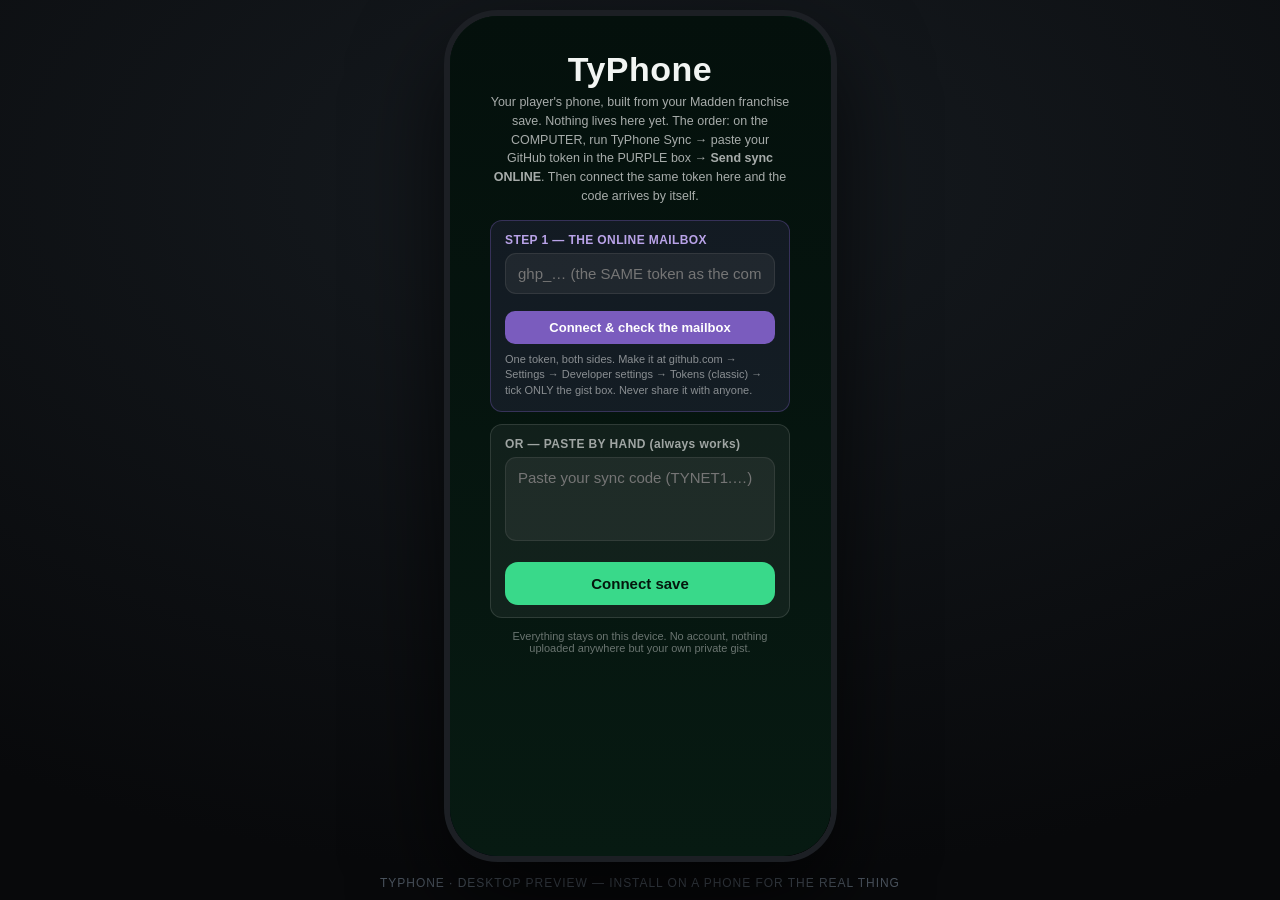
==== commit b588a5c9: "Add files via upload" ====
--- a/index.html
+++ b/index.html
@@ -1,5 +1,5 @@
 <!DOCTYPE html>
-<!-- TyPhone index.html — v1.12.0 (Aug 10 2026) — THE WRITEBACK EXPANSION -->
+<!-- TyPhone index.html — v1.12.1 (Aug 10 2026) — FIELD ROUND -->
 <html lang="en">
 <head>
 <meta charset="UTF-8">
--- a/styles.css
+++ b/styles.css
@@ -1,4 +1,4 @@
-/* TyPhone styles.css — v1.12.0 (Aug 10 2026) — THE WRITEBACK EXPANSION */
+/* TyPhone styles.css — v1.12.1 (Aug 10 2026) — FIELD ROUND */
 /* ============ TyNet OS — styles ============ */
 :root{
   --wall1:#04100c; --wall2:#0a2418; --wall3:#123a24;
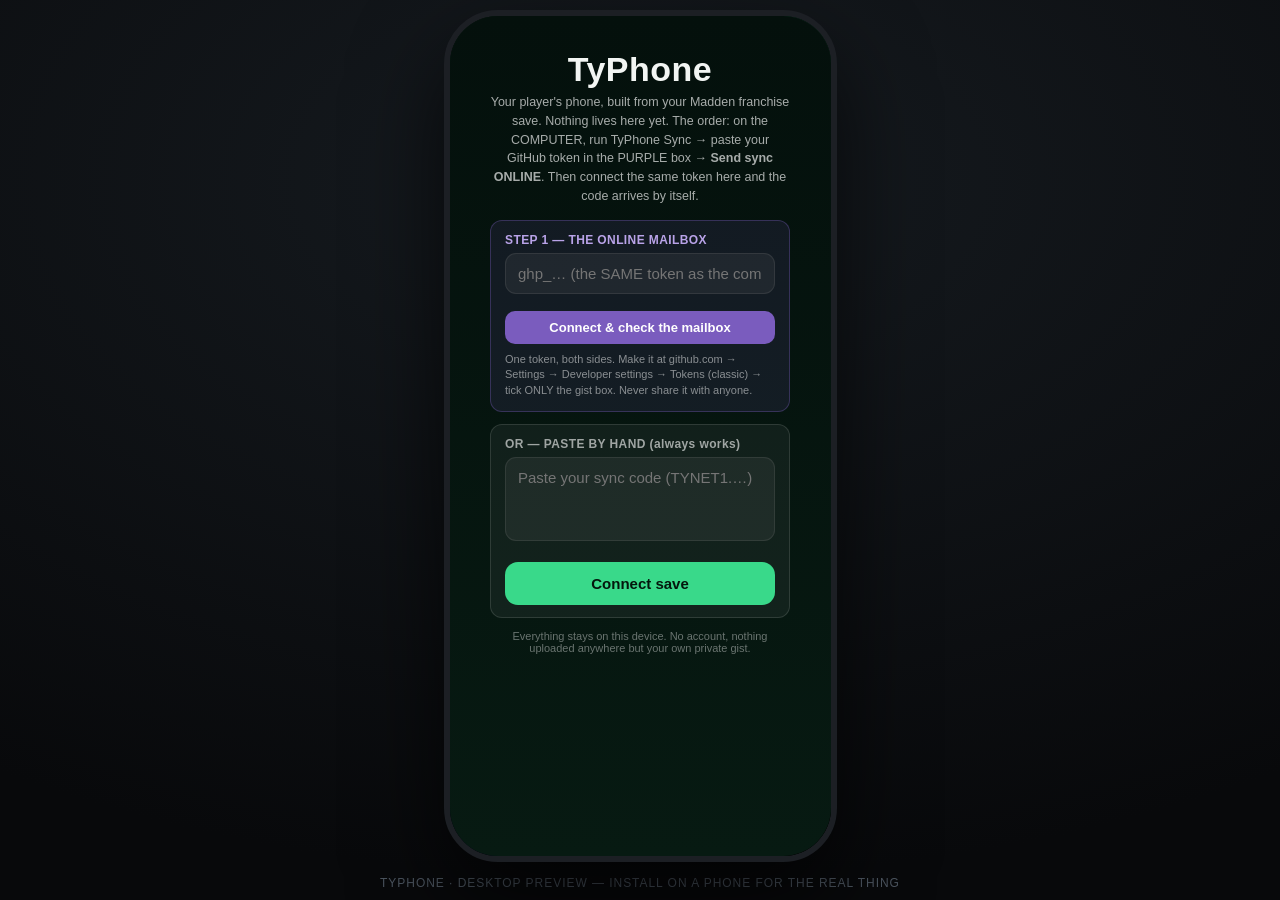
==== commit 28f80572: "Add files via upload" ====
--- a/index.html
+++ b/index.html
@@ -1,5 +1,5 @@
 <!DOCTYPE html>
-<!-- TyPhone index.html — v1.12.1 (Aug 10 2026) — FIELD ROUND -->
+<!-- TyPhone index.html — v1.12.2 (Aug 11 2026) — THE FIRST WORDS ROUND -->
 <html lang="en">
 <head>
 <meta charset="UTF-8">
--- a/styles.css
+++ b/styles.css
@@ -1,4 +1,4 @@
-/* TyPhone styles.css — v1.12.1 (Aug 10 2026) — FIELD ROUND */
+/* TyPhone styles.css — v1.12.2 (Aug 11 2026) — THE FIRST WORDS ROUND (no style changes) */
 /* ============ TyNet OS — styles ============ */
 :root{
   --wall1:#04100c; --wall2:#0a2418; --wall3:#123a24;
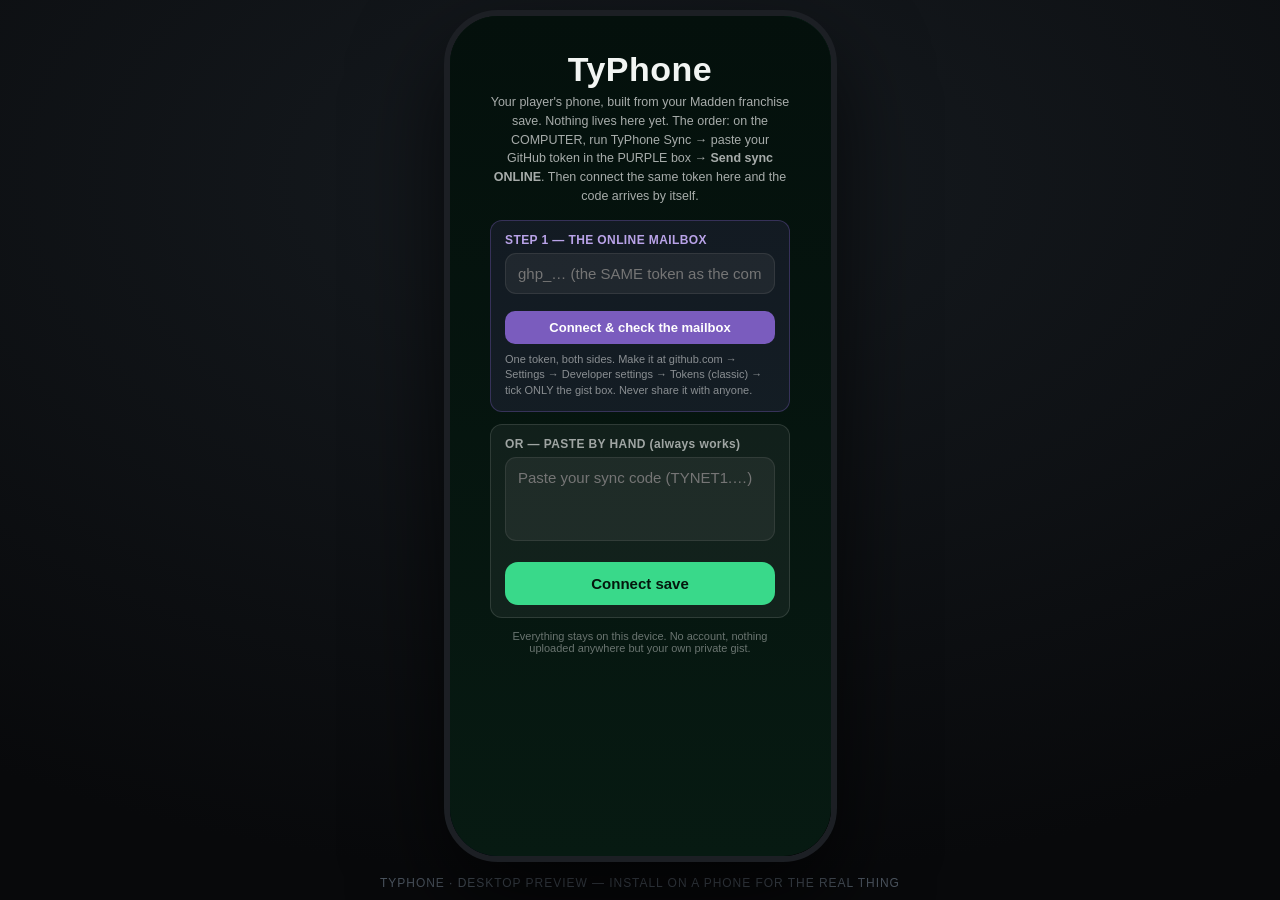
==== commit ba2be72d: "Add files via upload" ====
--- a/index.html
+++ b/index.html
@@ -1,5 +1,5 @@
 <!DOCTYPE html>
-<!-- TyPhone index.html — v1.12.2 (Aug 11 2026) — THE FIRST WORDS ROUND -->
+<!-- TyPhone index.html — v1.12.3 (Aug 11 2026) — THE SECOND-CAREER DOOR ROUND -->
 <html lang="en">
 <head>
 <meta charset="UTF-8">
--- a/styles.css
+++ b/styles.css
@@ -1,4 +1,4 @@
-/* TyPhone styles.css — v1.12.2 (Aug 11 2026) — THE FIRST WORDS ROUND (no style changes) */
+/* TyPhone styles.css — v1.12.3 (Aug 11 2026) — THE SECOND-CAREER DOOR ROUND (no style changes) */
 /* ============ TyNet OS — styles ============ */
 :root{
   --wall1:#04100c; --wall2:#0a2418; --wall3:#123a24;
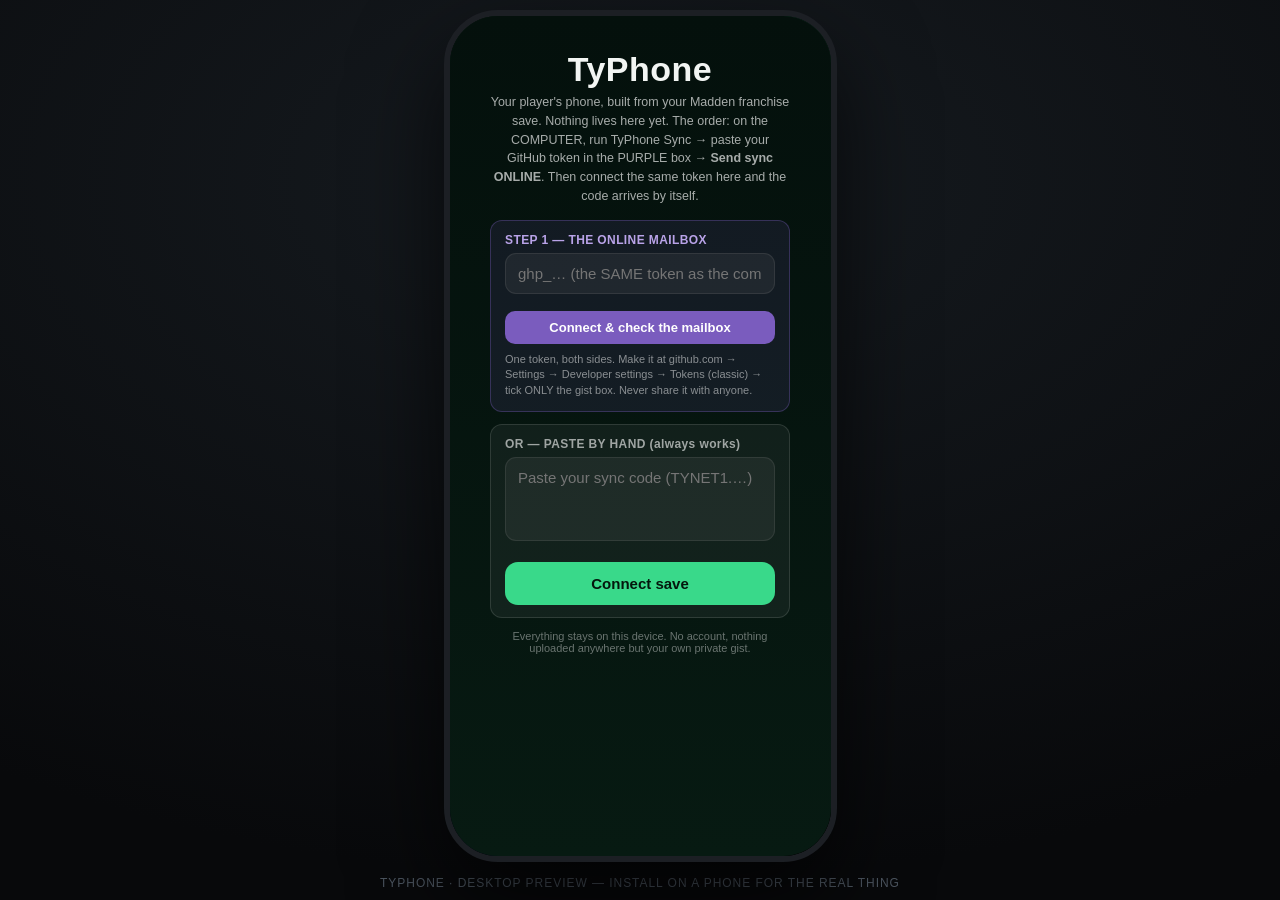
==== commit cc74c173: "Add files via upload" ====
--- a/index.html
+++ b/index.html
@@ -1,5 +1,5 @@
 <!DOCTYPE html>
-<!-- TyPhone index.html — v1.12.3 (Aug 11 2026) — THE SECOND-CAREER DOOR ROUND -->
+<!-- TyPhone index.html — v1.13.0 (Aug 11 2026) — THE POWERHOUSE -->
 <html lang="en">
 <head>
 <meta charset="UTF-8">
--- a/styles.css
+++ b/styles.css
@@ -1,4 +1,4 @@
-/* TyPhone styles.css — v1.12.3 (Aug 11 2026) — THE SECOND-CAREER DOOR ROUND (no style changes) */
+/* TyPhone styles.css — v1.13.0 (Aug 11 2026) — THE POWERHOUSE (one style change: #grid 40px air floor above the trophy case) */
 /* ============ TyNet OS — styles ============ */
 :root{
   --wall1:#04100c; --wall2:#0a2418; --wall3:#123a24;
@@ -775,6 +775,7 @@
   border-radius:18px;padding:10px 13px;margin:10px 0 10px;font-size:12.5px;color:var(--ink);
   white-space:nowrap;overflow:hidden}
 #trophybar.hidden ~ #nextbar{margin-top:auto}   /* safety: bar chain still hugs the dock */
+#grid{ margin-bottom:40px; } /* v1.13.0: the 40px-of-air ruling is a FLOOR — a trophy case rich with hardware used to flex-squeeze the gap to ~21px on real careers; auto still eats the rest */
 #nextbar.hidden{display:none}
 #nextbar ~ #dock{margin-top:0}
 #nextbar.hidden ~ #dock{margin-top:auto}
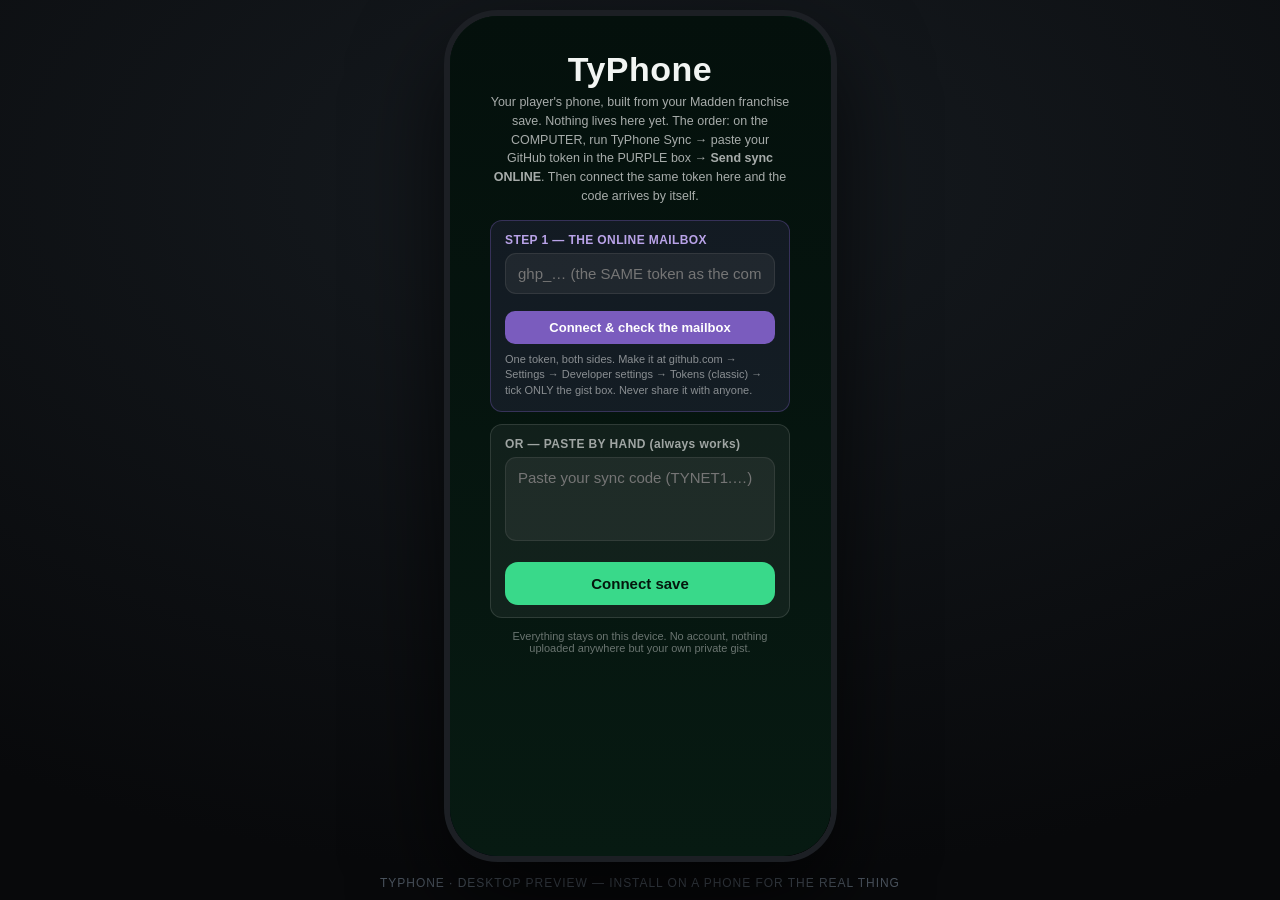
==== commit ab8bcc29: "Add files via upload" ====
--- a/index.html
+++ b/index.html
@@ -1,5 +1,5 @@
 <!DOCTYPE html>
-<!-- TyPhone index.html — v1.13.0 (Aug 11 2026) — THE POWERHOUSE -->
+<!-- TyPhone index.html — v1.13.2 (Aug 11 2026) — THE REACTIVE WORLD ROUND -->
 <html lang="en">
 <head>
 <meta charset="UTF-8">
--- a/styles.css
+++ b/styles.css
@@ -1,4 +1,4 @@
-/* TyPhone styles.css — v1.13.0 (Aug 11 2026) — THE POWERHOUSE (one style change: #grid 40px air floor above the trophy case) */
+/* TyPhone styles.css — v1.13.2 (Aug 11 2026) — THE REACTIVE WORLD ROUND (no style changes) */
 /* ============ TyNet OS — styles ============ */
 :root{
   --wall1:#04100c; --wall2:#0a2418; --wall3:#123a24;
